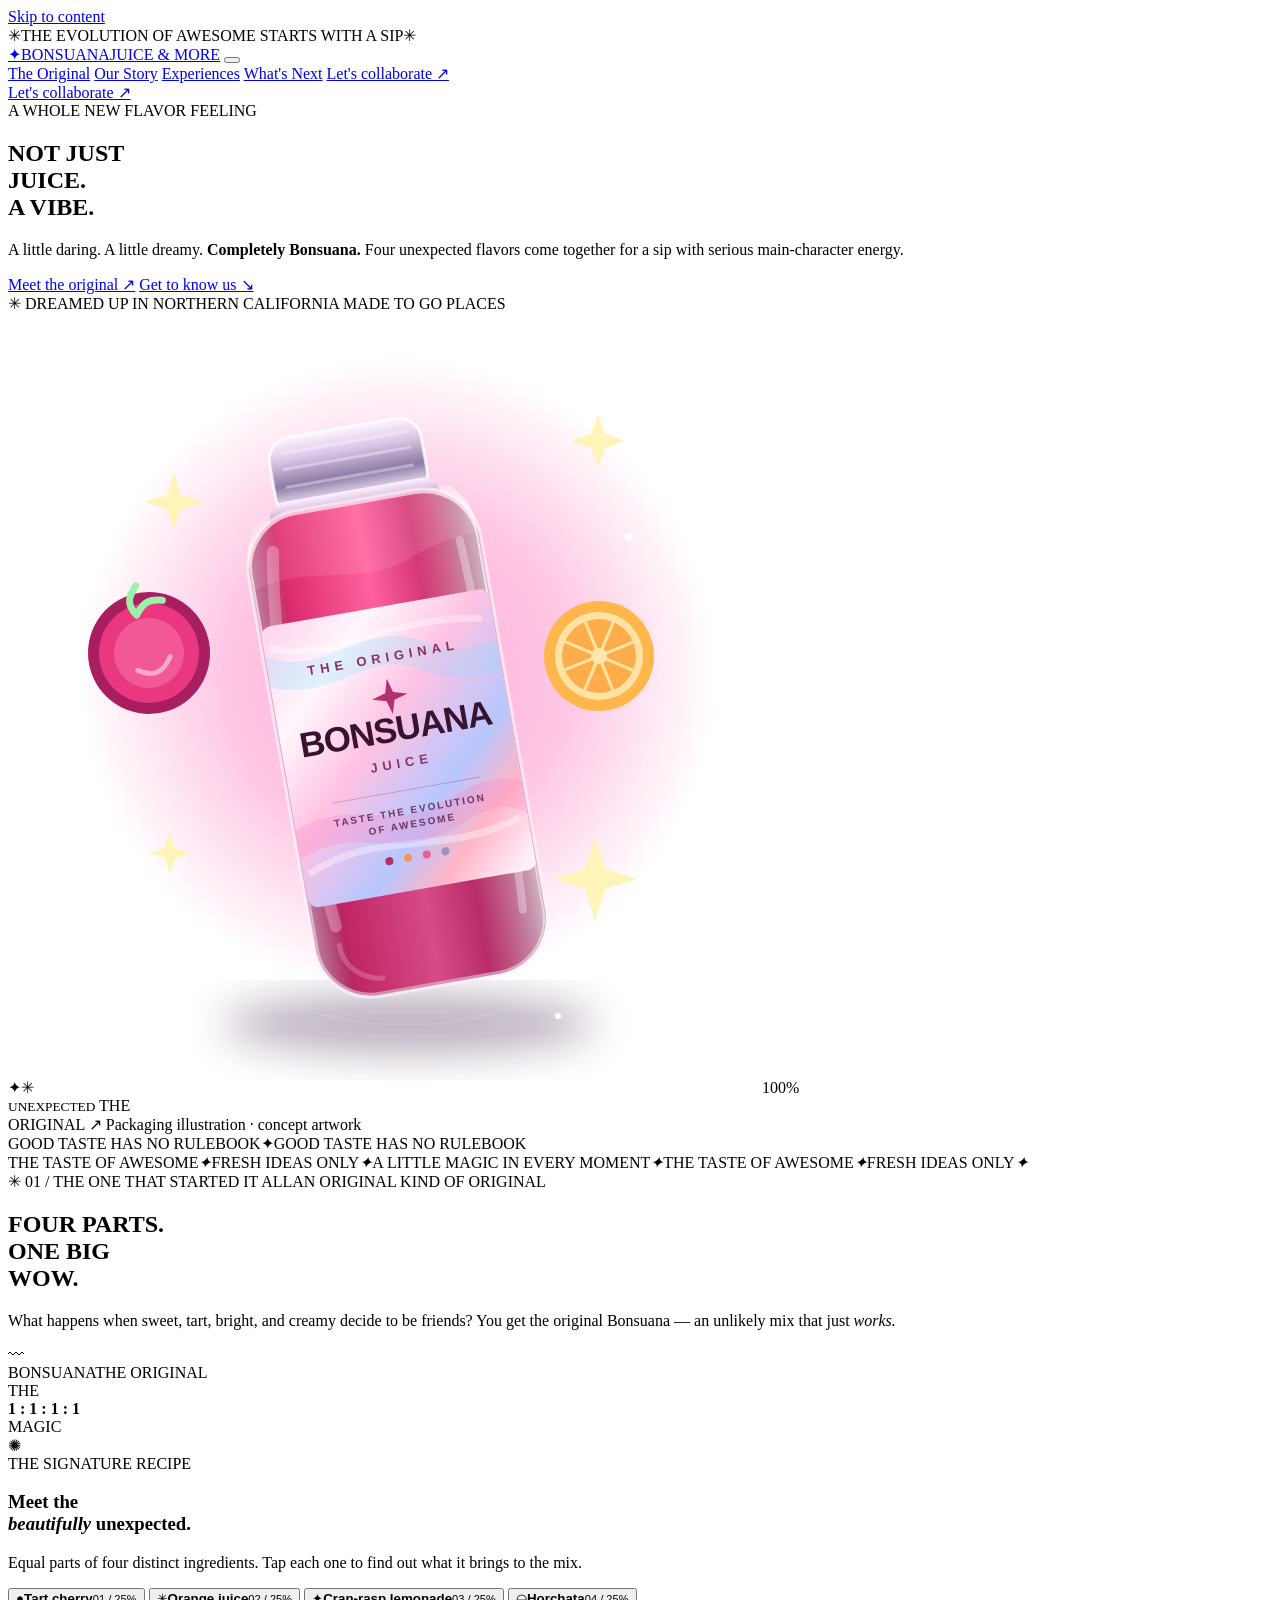
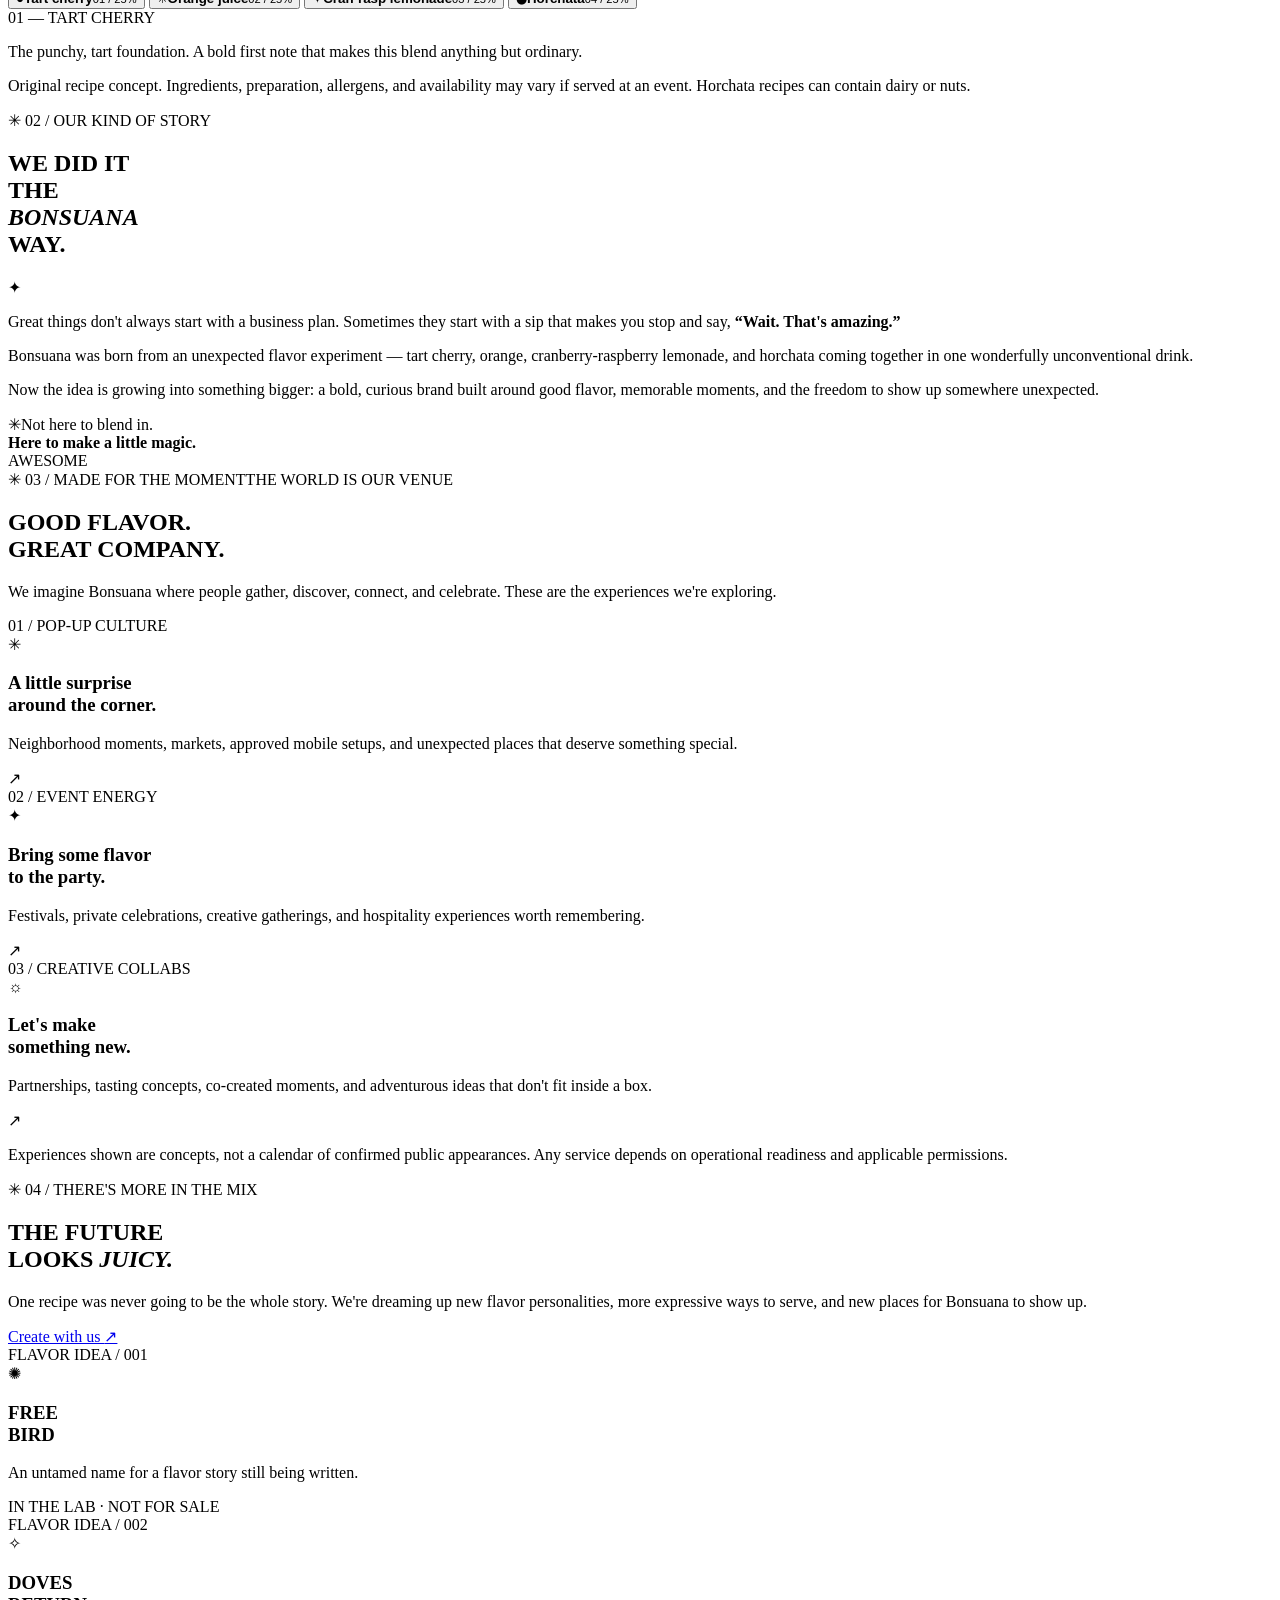
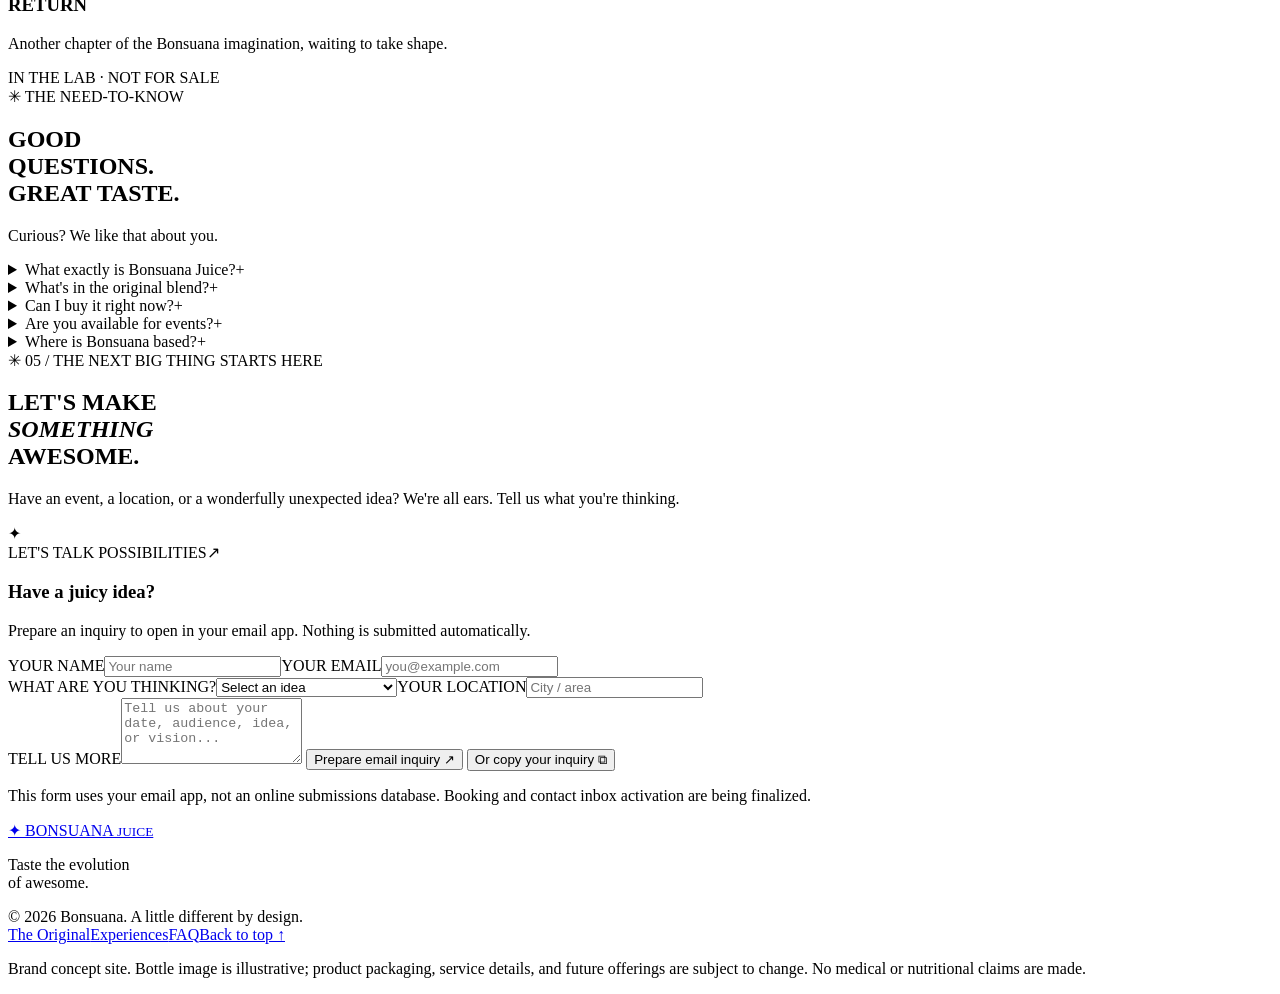
==== index.html @ 445988d0 "Build Bonsuana Juice landing page with original blend, story, experiences and inquiry" ====
<!doctype html>
<html lang="en">
<head>
  <meta charset="utf-8">
  <meta name="viewport" content="width=device-width, initial-scale=1">
  <meta name="theme-color" content="#24102e">
  <meta name="description" content="Meet Bonsuana Juice: a wildly original blend of tart cherry, orange, cranberry-raspberry lemonade, and horchata. Bold flavor, electric personality, and pop-up possibilities.">
  <meta name="color-scheme" content="light">
  <meta property="og:type" content="website">
  <meta property="og:site_name" content="Bonsuana Juice">
  <meta property="og:title" content="Bonsuana Juice — Taste the Evolution of Awesome">
  <meta property="og:description" content="Four unexpected flavors. One unforgettable idea. Discover the original Bonsuana blend and the vision for pop-up experiences.">
  <meta property="og:url" content="https://bonsuana.com/">
  <meta name="twitter:card" content="summary">
  <meta name="twitter:title" content="Bonsuana Juice">
  <meta name="twitter:description" content="Taste the evolution of awesome.">
  <link rel="canonical" href="https://bonsuana.com/">
  <link rel="icon" type="image/svg+xml" href="/assets/favicon.svg">
  <link rel="manifest" href="/site.webmanifest">
  <link rel="preconnect" href="https://fonts.googleapis.com">
  <link rel="preconnect" href="https://fonts.gstatic.com" crossorigin>
  <link href="https://fonts.googleapis.com/css2?family=DM+Sans:wght@400;500;600;700;800&family=Syne:wght@500;600;700;800&display=swap" rel="stylesheet">
  <link rel="stylesheet" href="/styles.css">
  <script src="/app.js" defer></script>
  <script type="application/ld+json">
    {"@context":"https://schema.org","@type":"Brand","name":"Bonsuana Juice","url":"https://bonsuana.com/","description":"A bold juice and pop-up experience concept originating in Northern California.","slogan":"Taste the evolution of awesome"}
  </script>
  <title>Bonsuana Juice — Taste the Evolution of Awesome</title>
</head>
<body id="top">
  <a class="skip-link" href="#main">Skip to content</a>
  <div class="announcement"><span class="announce-star" aria-hidden="true">✳</span><span>THE EVOLUTION OF AWESOME STARTS WITH A SIP</span><span class="announce-star" aria-hidden="true">✳</span></div>

  <header class="site-header" id="site-header">
    <nav class="nav container" aria-label="Main navigation">
      <a class="brand" href="#top" aria-label="Bonsuana Juice — home"><span class="brand-mark" aria-hidden="true">✦</span><span class="brand-type">BONSUANA<span class="brand-sub">JUICE &amp; MORE</span></span></a>
      <button class="menu-toggle" type="button" aria-controls="nav-links" aria-expanded="false" aria-label="Open navigation"><span></span><span></span></button>
      <div class="nav-links" id="nav-links">
        <a href="#the-original">The Original</a>
        <a href="#our-story">Our Story</a>
        <a href="#experiences">Experiences</a>
        <a href="#the-future">What's Next</a>
        <a class="nav-mobile-cta" href="#collaborate">Let's collaborate <span aria-hidden="true">↗</span></a>
      </div>
      <a class="nav-cta button button-dark" href="#collaborate">Let's collaborate <span aria-hidden="true">↗</span></a>
    </nav>
  </header>

  <main id="main">
    <section class="hero" aria-labelledby="hero-title">
      <div class="hero-grain" aria-hidden="true"></div>
      <div class="container hero-inner">
        <div class="hero-copy">
          <div class="eyebrow eyebrow-pill"><span class="status-dot"></span> A WHOLE NEW FLAVOR FEELING</div>
          <h1 id="hero-title">NOT JUST<br><span class="hero-italic">JUICE.</span><br><span class="gradient-text">A VIBE.</span></h1>
          <p class="hero-lead">A little daring. A little dreamy. <strong>Completely Bonsuana.</strong> Four unexpected flavors come together for a sip with serious main-character energy.</p>
          <div class="hero-actions">
            <a class="button button-pink" href="#the-original">Meet the original <span aria-hidden="true">↗</span></a>
            <a class="button button-outline" href="#our-story">Get to know us <span aria-hidden="true">↘</span></a>
          </div>
          <div class="hero-footnote"><span class="mini-sparkle" aria-hidden="true">✳</span> DREAMED UP IN NORTHERN CALIFORNIA <span class="footnote-divider"></span> MADE TO GO PLACES</div>
        </div>
        <div class="hero-art" aria-label="Bonsuana bottle concept artwork">
          <div class="halo halo-one" aria-hidden="true"></div><div class="halo halo-two" aria-hidden="true"></div>
          <span class="hero-spark hero-spark-one" aria-hidden="true">✦</span><span class="hero-spark hero-spark-two" aria-hidden="true">✳</span>
          <img class="hero-bottle" src="/assets/bonsuana-bottle.svg" alt="Concept illustration of a glossy pink Bonsuana Original bottle surrounded by fruit and stars" width="720" height="780" fetchpriority="high">
          <span class="float-tag tag-left">100%<br><small>UNEXPECTED</small></span>
          <span class="float-tag tag-right">THE<br>ORIGINAL <span aria-hidden="true">↗</span></span>
          <span class="concept-caption">Packaging illustration · concept artwork</span>
        </div>
      </div>
      <div class="hero-bottom" aria-hidden="true"><span>GOOD TASTE HAS NO RULEBOOK</span><span>✦</span><span>GOOD TASTE HAS NO RULEBOOK</span></div>
    </section>

    <div class="ribbon" aria-label="Flavor, freedom, fun, and a little bit of magic"><div class="ribbon-track"><span>THE TASTE OF AWESOME</span><i>✦</i><span>FRESH IDEAS ONLY</span><i>✦</i><span>A LITTLE MAGIC IN EVERY MOMENT</span><i>✦</i><span>THE TASTE OF AWESOME</span><i>✦</i><span>FRESH IDEAS ONLY</span><i>✦</i></div></div>

    <section class="section original-section" id="the-original" aria-labelledby="original-title">
      <div class="container">
        <div class="section-topline"><span class="kicker"><span class="kicker-icon">✳</span> 01 / THE ONE THAT STARTED IT ALL</span><span class="side-note">AN ORIGINAL KIND OF ORIGINAL</span></div>
        <div class="section-heading-grid">
          <h2 id="original-title">FOUR PARTS.<br><span class="text-pink">ONE BIG</span><br>WOW.</h2>
          <div class="section-intro"><p>What happens when sweet, tart, bright, and creamy decide to be friends? You get the original Bonsuana — an unlikely mix that just <em>works.</em></p><span class="squiggle" aria-hidden="true">〰</span></div>
        </div>

        <div class="formula-layout">
          <div class="formula-art">
            <div class="formula-orbit orbit-a" aria-hidden="true"></div>
            <div class="formula-orbit orbit-b" aria-hidden="true"></div>
            <div class="formula-cup" aria-hidden="true"><div class="cup-shine"></div><div class="cup-surface"></div><div class="cup-logo">BONSUANA<span>THE ORIGINAL</span></div></div>
            <div class="formula-sticker">THE<br><strong>1 : 1 : 1 : 1</strong><br>MAGIC</div>
            <span class="formula-spark" aria-hidden="true">✺</span>
          </div>
          <div class="formula-info">
            <span class="small-label">THE SIGNATURE RECIPE</span>
            <h3>Meet the<br><em>beautifully</em> unexpected.</h3>
            <p class="formula-description">Equal parts of four distinct ingredients. Tap each one to find out what it brings to the mix.</p>
            <div class="ingredient-grid" role="group" aria-label="Explore the four ingredients">
              <button class="ingredient active" type="button" data-ingredient="0" aria-pressed="true"><span class="ingredient-icon cherry">●</span><span><strong>Tart cherry</strong><small>01 / 25%</small></span></button>
              <button class="ingredient" type="button" data-ingredient="1" aria-pressed="false"><span class="ingredient-icon orange">✳</span><span><strong>Orange juice</strong><small>02 / 25%</small></span></button>
              <button class="ingredient" type="button" data-ingredient="2" aria-pressed="false"><span class="ingredient-icon berry">✦</span><span><strong>Cran-rasp lemonade</strong><small>03 / 25%</small></span></button>
              <button class="ingredient" type="button" data-ingredient="3" aria-pressed="false"><span class="ingredient-icon horchata">◒</span><span><strong>Horchata</strong><small>04 / 25%</small></span></button>
            </div>
            <div class="ingredient-readout" aria-live="polite"><span id="ingredient-readout-number">01 — TART CHERRY</span><p id="ingredient-readout">The punchy, tart foundation. A bold first note that makes this blend anything but ordinary.</p></div>
            <p class="fine-print">Original recipe concept. Ingredients, preparation, allergens, and availability may vary if served at an event. Horchata recipes can contain dairy or nuts.</p>
          </div>
        </div>
      </div>
    </section>

    <section class="story-section" id="our-story" aria-labelledby="story-title">
      <div class="container story-grid">
        <div class="story-left"><span class="kicker kicker-light"><span class="kicker-icon">✳</span> 02 / OUR KIND OF STORY</span><h2 id="story-title">WE DID IT<br><span>THE</span><br><em>BONSUANA</em><br>WAY.</h2><span class="story-stamp" aria-hidden="true">✦</span></div>
        <div class="story-right"><p class="story-lead">Great things don't always start with a business plan. Sometimes they start with a sip that makes you stop and say, <strong>“Wait. That's amazing.”</strong></p><p>Bonsuana was born from an unexpected flavor experiment — tart cherry, orange, cranberry-raspberry lemonade, and horchata coming together in one wonderfully unconventional drink.</p><p>Now the idea is growing into something bigger: a bold, curious brand built around good flavor, memorable moments, and the freedom to show up somewhere unexpected.</p><div class="story-signature"><span class="signature-icon">✳</span><span>Not here to blend in.<br><strong>Here to make a little magic.</strong></span></div></div>
      </div>
      <div class="story-bg-word" aria-hidden="true">AWESOME</div>
    </section>

    <section class="section experience-section" id="experiences" aria-labelledby="experiences-title">
      <div class="container">
        <div class="section-topline"><span class="kicker"><span class="kicker-icon">✳</span> 03 / MADE FOR THE MOMENT</span><span class="side-note">THE WORLD IS OUR VENUE</span></div>
        <div class="experience-header"><h2 id="experiences-title">GOOD FLAVOR.<br><span class="text-pink">GREAT COMPANY.</span></h2><p>We imagine Bonsuana where people gather, discover, connect, and celebrate. These are the experiences we're exploring.</p></div>
        <div class="experience-cards">
          <article class="experience-card experience-card-pink"><span class="card-index">01 / POP-UP CULTURE</span><div class="card-big-icon" aria-hidden="true">✳</div><div><h3>A little surprise<br>around the corner.</h3><p>Neighborhood moments, markets, approved mobile setups, and unexpected places that deserve something special.</p></div><span class="card-arrow" aria-hidden="true">↗</span></article>
          <article class="experience-card experience-card-blue"><span class="card-index">02 / EVENT ENERGY</span><div class="card-big-icon" aria-hidden="true">✦</div><div><h3>Bring some flavor<br>to the party.</h3><p>Festivals, private celebrations, creative gatherings, and hospitality experiences worth remembering.</p></div><span class="card-arrow" aria-hidden="true">↗</span></article>
          <article class="experience-card experience-card-yellow"><span class="card-index">03 / CREATIVE COLLABS</span><div class="card-big-icon" aria-hidden="true">☼</div><div><h3>Let's make<br>something new.</h3><p>Partnerships, tasting concepts, co-created moments, and adventurous ideas that don't fit inside a box.</p></div><span class="card-arrow" aria-hidden="true">↗</span></article>
        </div>
        <p class="experience-note">Experiences shown are concepts, not a calendar of confirmed public appearances. Any service depends on operational readiness and applicable permissions.</p>
      </div>
    </section>

    <section class="future-section" id="the-future" aria-labelledby="future-title">
      <div class="future-noise" aria-hidden="true"></div>
      <div class="container future-grid">
        <div class="future-copy"><span class="kicker kicker-light"><span class="kicker-icon">✳</span> 04 / THERE'S MORE IN THE MIX</span><h2 id="future-title">THE FUTURE<br>LOOKS <em>JUICY.</em></h2><p>One recipe was never going to be the whole story. We're dreaming up new flavor personalities, more expressive ways to serve, and new places for Bonsuana to show up.</p><a class="button button-white" href="#collaborate">Create with us <span aria-hidden="true">↗</span></a></div>
        <div class="future-cards">
          <article class="future-card future-one"><span class="future-mini">FLAVOR IDEA / 001</span><div class="future-symbol" aria-hidden="true">✺</div><h3>FREE<br>BIRD</h3><p>An untamed name for a flavor story still being written.</p><span class="future-status">IN THE LAB · NOT FOR SALE</span></article>
          <article class="future-card future-two"><span class="future-mini">FLAVOR IDEA / 002</span><div class="future-symbol" aria-hidden="true">✧</div><h3>DOVES<br>RETURN</h3><p>Another chapter of the Bonsuana imagination, waiting to take shape.</p><span class="future-status">IN THE LAB · NOT FOR SALE</span></article>
        </div>
      </div>
    </section>

    <section class="section faq-section" id="faq" aria-labelledby="faq-title">
      <div class="container faq-grid">
        <div><span class="kicker"><span class="kicker-icon">✳</span> THE NEED-TO-KNOW</span><h2 id="faq-title">GOOD<br>QUESTIONS.<br><span class="text-pink">GREAT TASTE.</span></h2><p class="faq-aside">Curious? We like that about you.</p></div>
        <div class="faq-list">
          <details><summary>What exactly is Bonsuana Juice?<span aria-hidden="true">+</span></summary><p>A beverage and experiential brand concept centered on an original four-part drink and the creative experiences we hope to build around it.</p></details>
          <details><summary>What's in the original blend?<span aria-hidden="true">+</span></summary><p>Equal parts tart cherry juice, orange juice, cranberry-raspberry lemonade, and horchata. Preparation and ingredients may be adjusted for service; always ask about allergens.</p></details>
          <details><summary>Can I buy it right now?<span aria-hidden="true">+</span></summary><p>We're developing the brand and exploring pop-ups and partnerships. No retail products, service dates, or ordering are being advertised on this site yet.</p></details>
          <details><summary>Are you available for events?<span aria-hidden="true">+</span></summary><p>We're interested in conversations about future pop-ups, hospitality, tastings, and collaborations. Any event arrangement would depend on timing, permitting, and operational readiness.</p></details>
          <details><summary>Where is Bonsuana based?<span aria-hidden="true">+</span></summary><p>The idea has Northern California roots, with a mobile, wherever-the-moment-takes-us outlook.</p></details>
        </div>
      </div>
    </section>

    <section class="contact-section" id="collaborate" aria-labelledby="contact-title">
      <div class="container contact-grid">
        <div class="contact-copy"><span class="kicker kicker-light"><span class="kicker-icon">✳</span> 05 / THE NEXT BIG THING STARTS HERE</span><h2 id="contact-title">LET'S MAKE<br><em>SOMETHING</em><br>AWESOME.</h2><p>Have an event, a location, or a wonderfully unexpected idea? We're all ears. Tell us what you're thinking.</p><div class="contact-decoration" aria-hidden="true">✦</div></div>
        <div class="contact-panel">
          <div class="panel-top"><span class="small-label">LET'S TALK POSSIBILITIES</span><span aria-hidden="true">↗</span></div>
          <h3>Have a juicy idea?</h3>
          <p>Prepare an inquiry to open in your email app. Nothing is submitted automatically.</p>
          <form id="inquiry-form">
            <div class="field-row"><label>YOUR NAME<input type="text" id="contact-name" name="name" autocomplete="name" maxlength="100" placeholder="Your name" required></label><label>YOUR EMAIL<input type="email" id="contact-email" name="email" autocomplete="email" maxlength="150" placeholder="you@example.com" required></label></div>
            <div class="field-row"><label>WHAT ARE YOU THINKING?<select id="contact-type" name="type" required><option value="">Select an idea</option><option>Event or private gathering</option><option>Pop-up or vending location</option><option>Brand collaboration</option><option>Wholesale or distribution</option><option>Something else entirely</option></select></label><label>YOUR LOCATION<input type="text" id="contact-location" name="location" maxlength="140" placeholder="City / area" required></label></div>
            <label>TELL US MORE<textarea id="contact-message" name="message" maxlength="2000" rows="4" placeholder="Tell us about your date, audience, idea, or vision..." required></textarea></label>
            <button class="button button-form" type="submit">Prepare email inquiry <span aria-hidden="true">↗</span></button>
            <button class="copy-inquiry" id="copy-inquiry" type="button">Or copy your inquiry <span aria-hidden="true">⧉</span></button>
            <p class="form-status" id="form-status" role="status" aria-live="polite"></p>
          </form>
          <p class="contact-disclaimer">This form uses your email app, not an online submissions database. Booking and contact inbox activation are being finalized.</p>
        </div>
      </div>
    </section>
  </main>

  <footer class="footer">
    <div class="container">
      <div class="footer-top"><a class="footer-brand" href="#top"><span aria-hidden="true">✦</span> BONSUANA <small>JUICE</small></a><p>Taste the evolution<br>of awesome.</p></div>
      <div class="footer-bottom"><span>© <span id="year">2026</span> Bonsuana. A little different by design.</span><div class="footer-links"><a href="#the-original">The Original</a><a href="#experiences">Experiences</a><a href="#faq">FAQ</a><a href="#top">Back to top ↑</a></div></div>
      <p class="footer-legal">Brand concept site. Bottle image is illustrative; product packaging, service details, and future offerings are subject to change. No medical or nutritional claims are made.</p>
    </div>
  </footer>
</body>
</html>
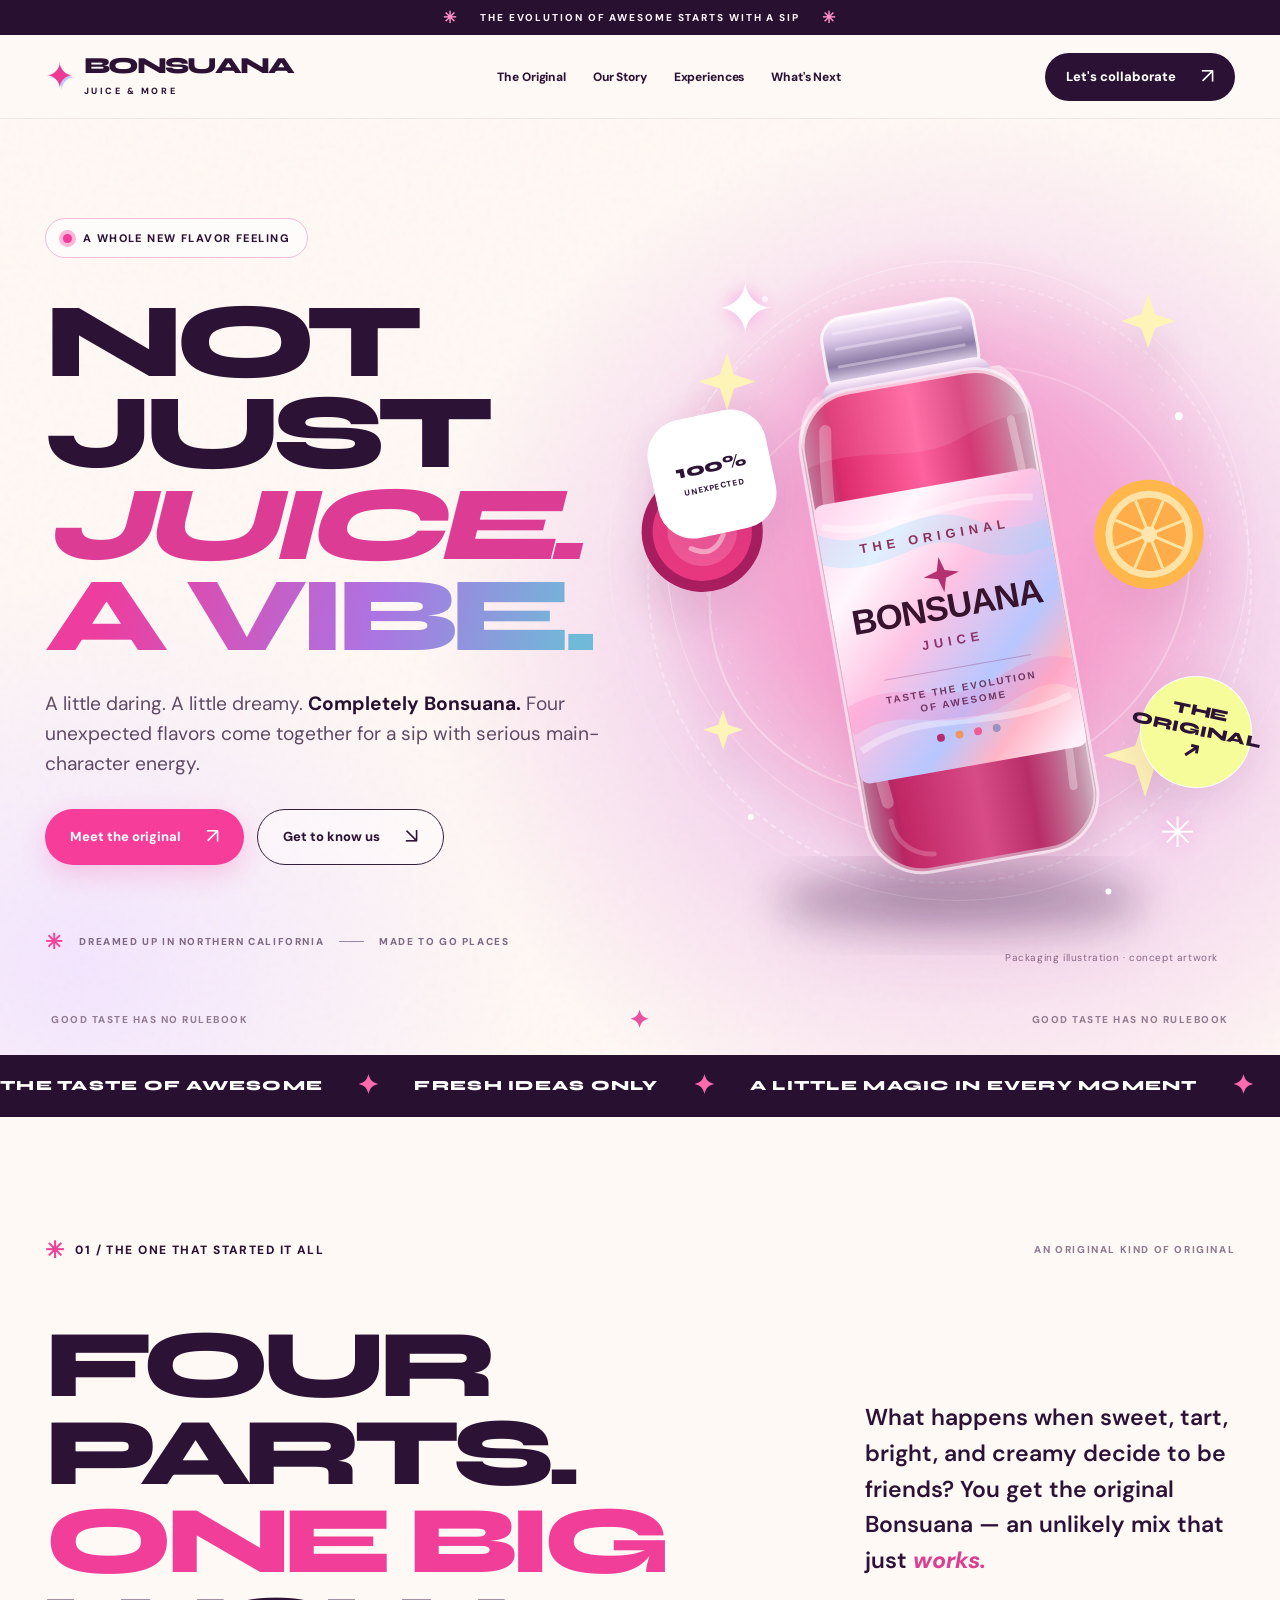
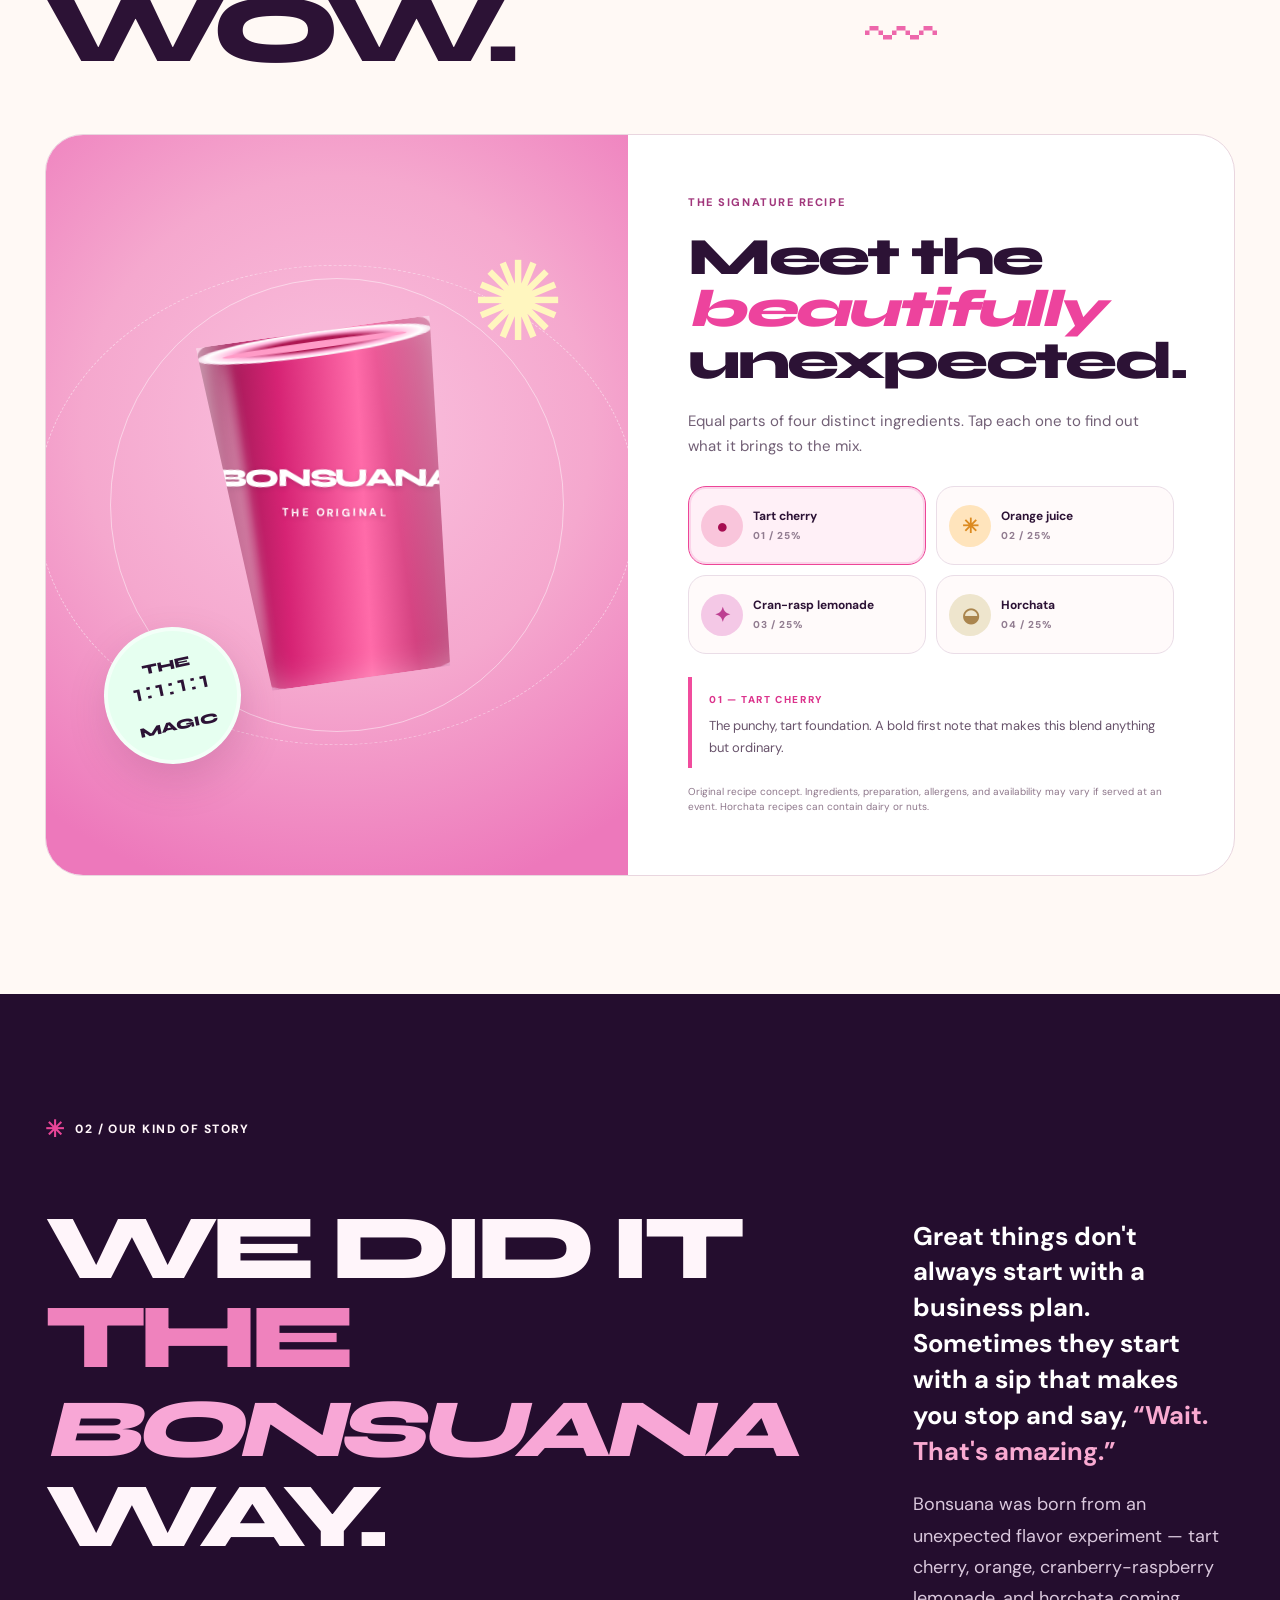
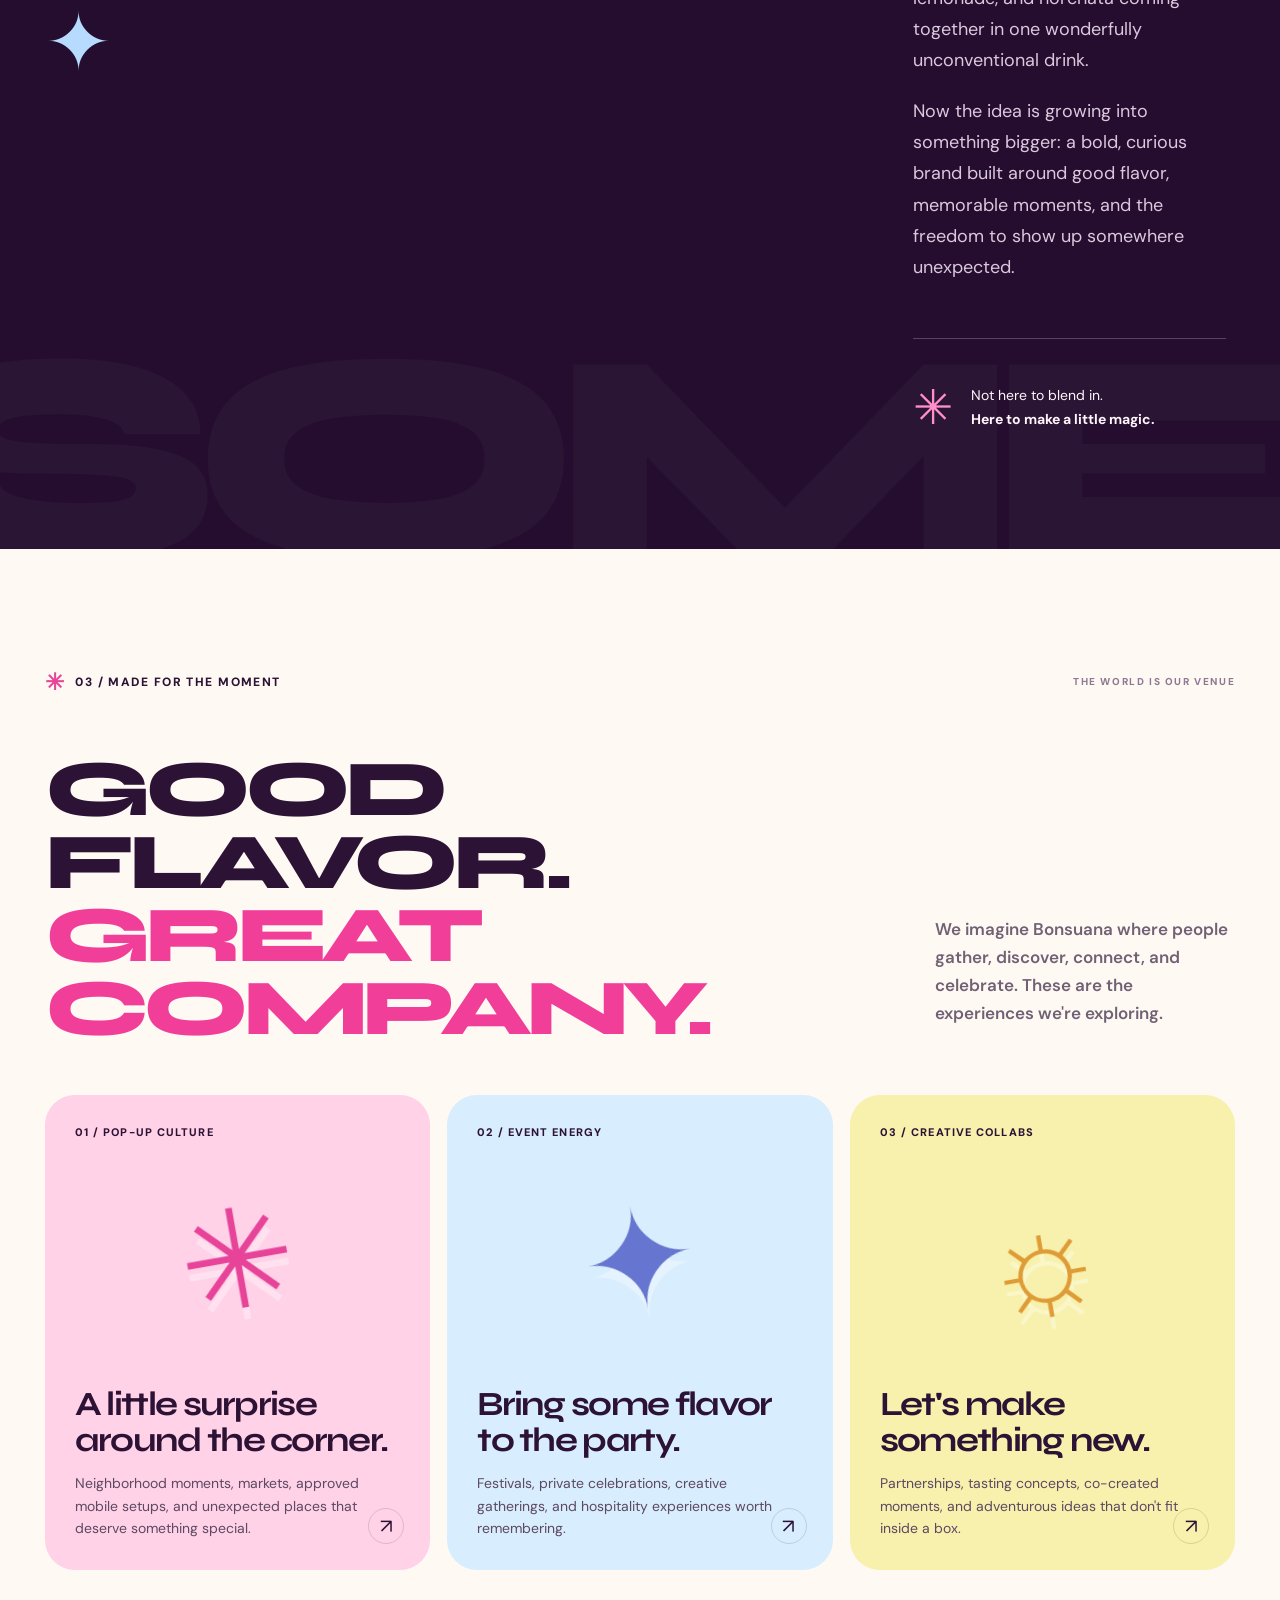
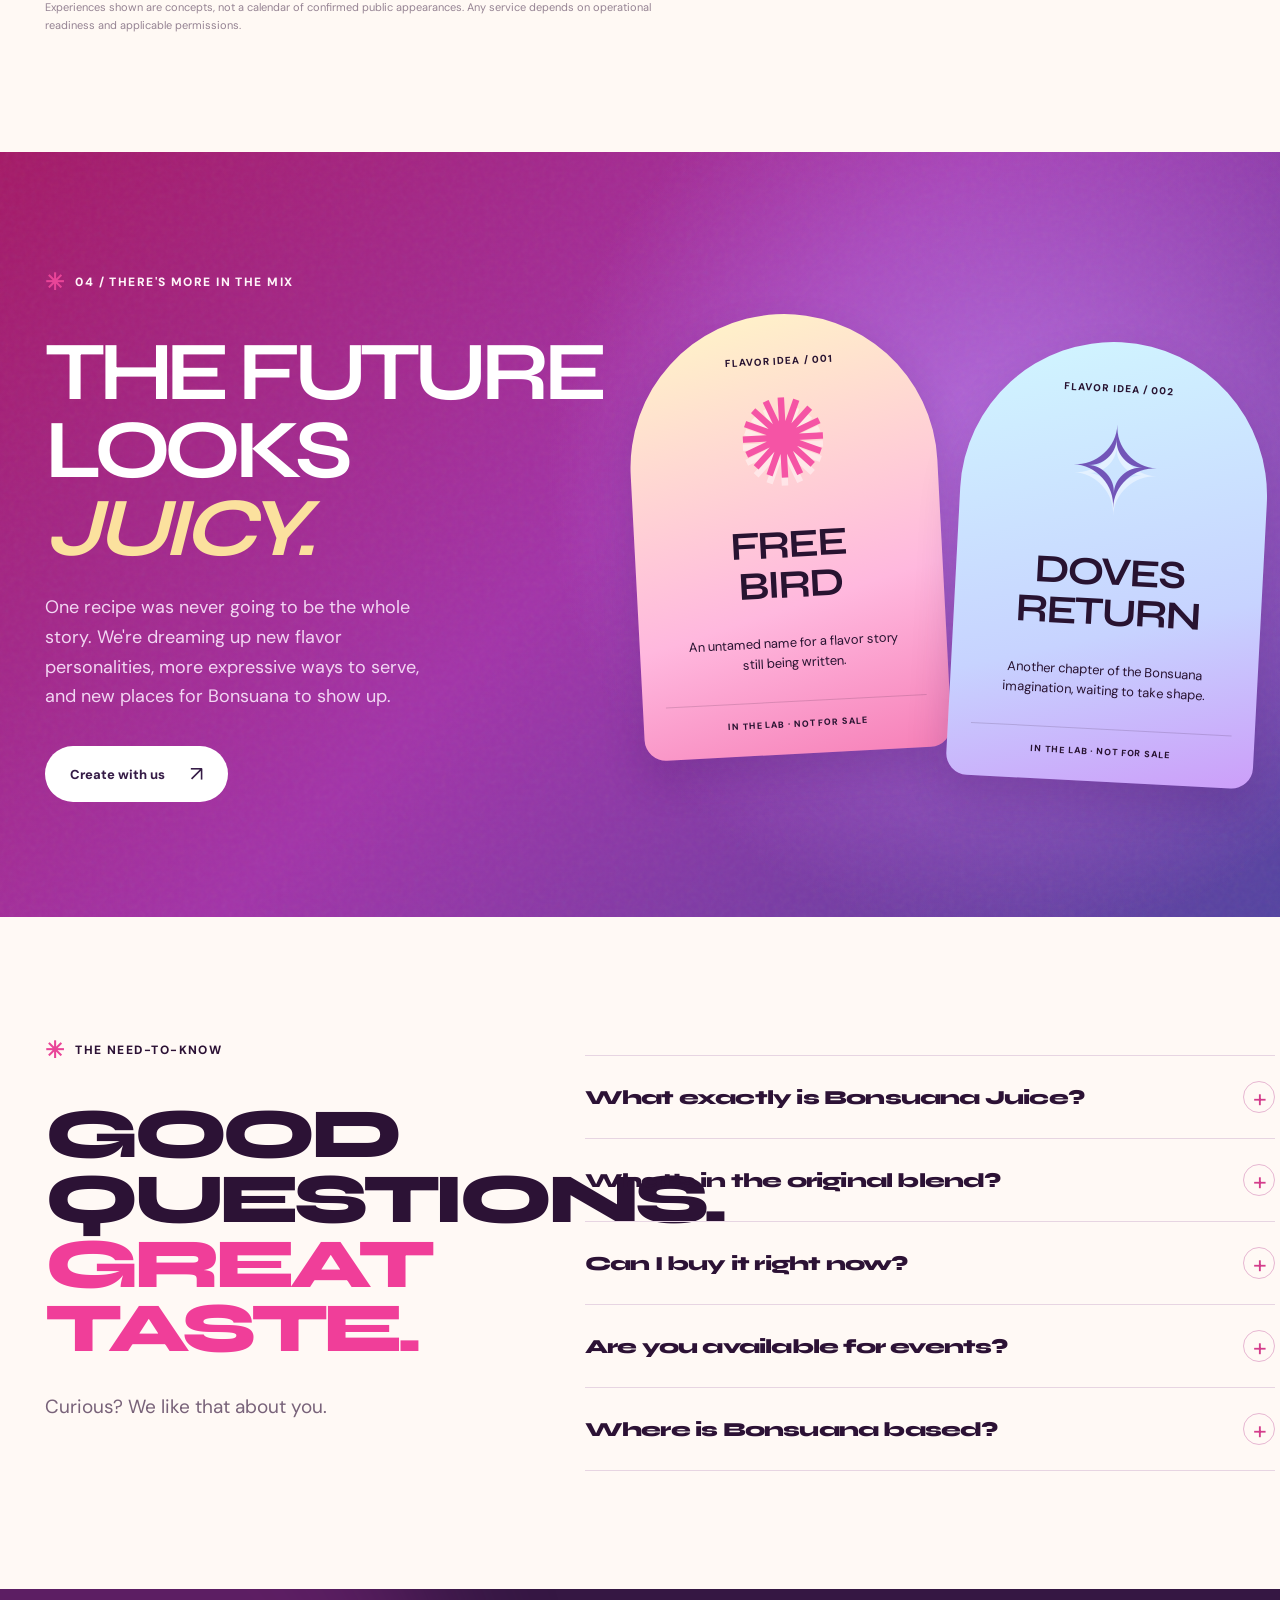
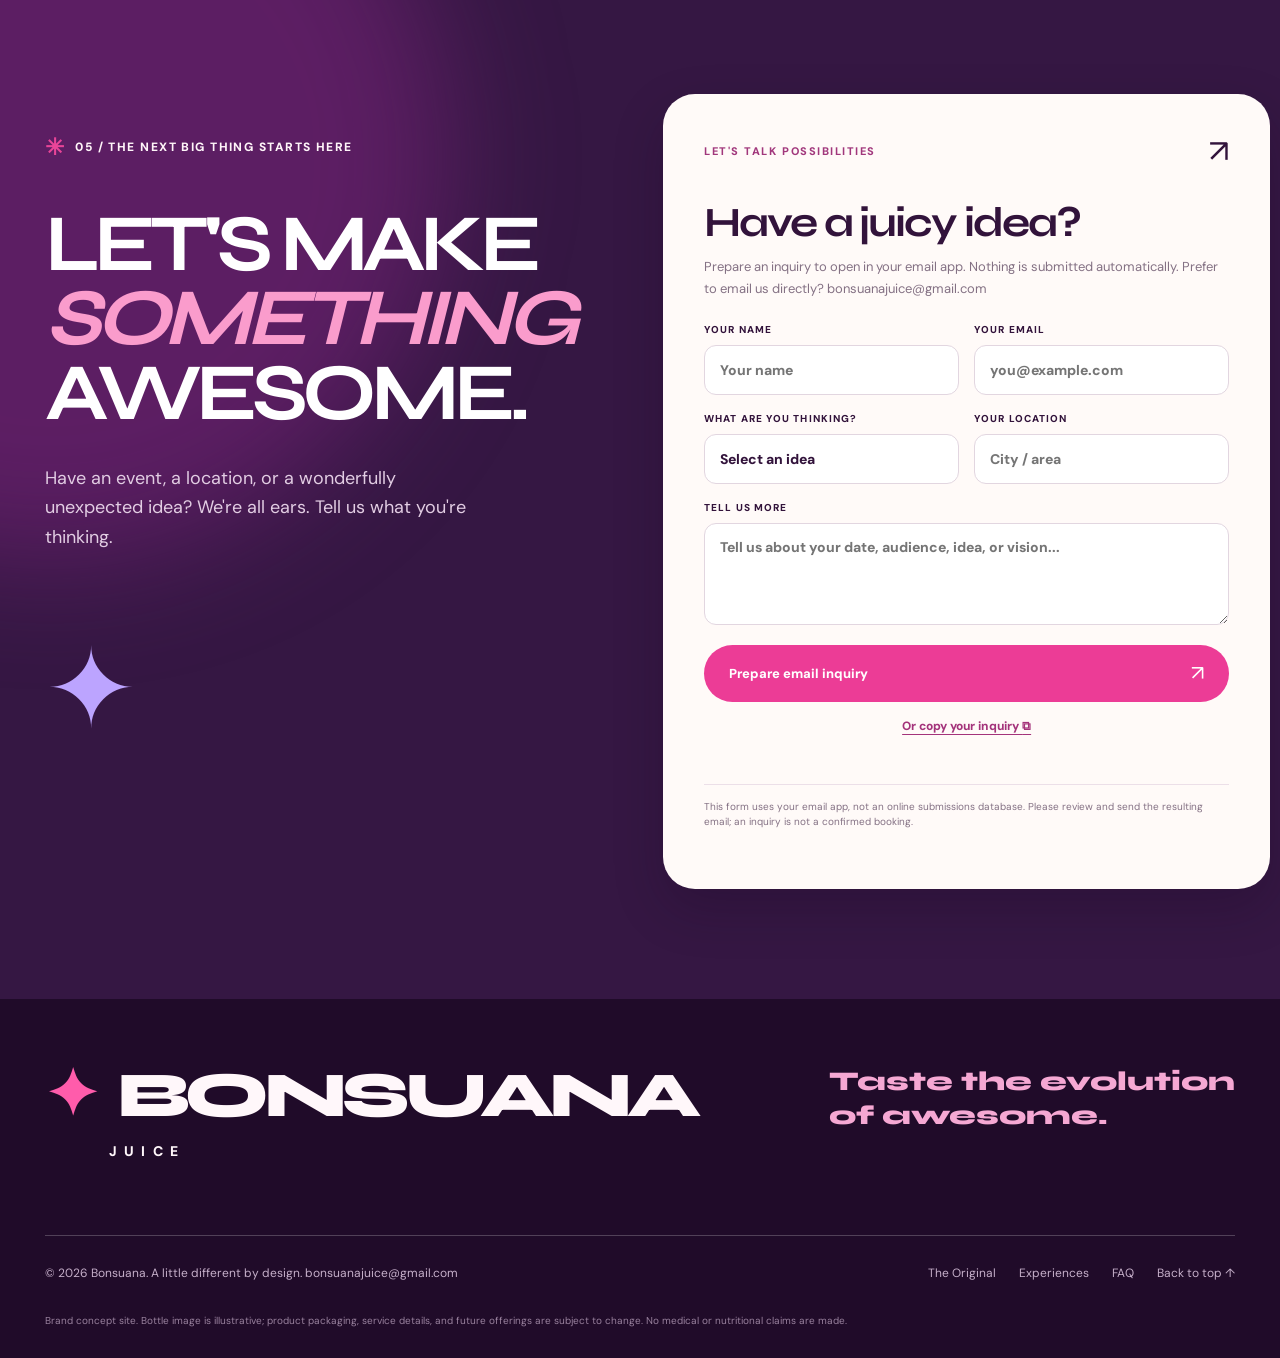
==== commit 2bb2eda5: "Publish Bonsuana Gmail address on contact section" ====
--- a/index.html
+++ b/index.html
@@ -158,7 +158,7 @@
         <div class="contact-panel">
           <div class="panel-top"><span class="small-label">LET'S TALK POSSIBILITIES</span><span aria-hidden="true">↗</span></div>
           <h3>Have a juicy idea?</h3>
-          <p>Prepare an inquiry to open in your email app. Nothing is submitted automatically.</p>
+          <p>Prepare an inquiry to open in your email app. Nothing is submitted automatically. Prefer to email us directly? <a href="mailto:bonsuanajuice@gmail.com">bonsuanajuice@gmail.com</a></p>
           <form id="inquiry-form">
             <div class="field-row"><label>YOUR NAME<input type="text" id="contact-name" name="name" autocomplete="name" maxlength="100" placeholder="Your name" required></label><label>YOUR EMAIL<input type="email" id="contact-email" name="email" autocomplete="email" maxlength="150" placeholder="you@example.com" required></label></div>
             <div class="field-row"><label>WHAT ARE YOU THINKING?<select id="contact-type" name="type" required><option value="">Select an idea</option><option>Event or private gathering</option><option>Pop-up or vending location</option><option>Brand collaboration</option><option>Wholesale or distribution</option><option>Something else entirely</option></select></label><label>YOUR LOCATION<input type="text" id="contact-location" name="location" maxlength="140" placeholder="City / area" required></label></div>
@@ -167,7 +167,7 @@
             <button class="copy-inquiry" id="copy-inquiry" type="button">Or copy your inquiry <span aria-hidden="true">⧉</span></button>
             <p class="form-status" id="form-status" role="status" aria-live="polite"></p>
           </form>
-          <p class="contact-disclaimer">This form uses your email app, not an online submissions database. Booking and contact inbox activation are being finalized.</p>
+          <p class="contact-disclaimer">This form uses your email app, not an online submissions database. Please review and send the resulting email; an inquiry is not a confirmed booking.</p>
         </div>
       </div>
     </section>
@@ -176,7 +176,7 @@
   <footer class="footer">
     <div class="container">
       <div class="footer-top"><a class="footer-brand" href="#top"><span aria-hidden="true">✦</span> BONSUANA <small>JUICE</small></a><p>Taste the evolution<br>of awesome.</p></div>
-      <div class="footer-bottom"><span>© <span id="year">2026</span> Bonsuana. A little different by design.</span><div class="footer-links"><a href="#the-original">The Original</a><a href="#experiences">Experiences</a><a href="#faq">FAQ</a><a href="#top">Back to top ↑</a></div></div>
+      <div class="footer-bottom"><span>© <span id="year">2026</span> Bonsuana. A little different by design. <a href="mailto:bonsuanajuice@gmail.com">bonsuanajuice@gmail.com</a></span><div class="footer-links"><a href="#the-original">The Original</a><a href="#experiences">Experiences</a><a href="#faq">FAQ</a><a href="#top">Back to top ↑</a></div></div>
       <p class="footer-legal">Brand concept site. Bottle image is illustrative; product packaging, service details, and future offerings are subject to change. No medical or nutritional claims are made.</p>
     </div>
   </footer>
--- a/styles.css
+++ b/styles.css
@@ -0,0 +1,17 @@
+:root{--ink:#2c1235;--ink-deep:#1d0928;--pink:#ff62b0;--hot:#f23791;--blush:#ffe5f0;--cream:#fff9f5;--lav:#c8c0ff;--blue:#c7f0ff;--mint:#c9f6e2;--yellow:#fff29b;--line:rgba(44,18,53,.15);--radius:28px;--heading:"Syne",Impact,Arial,sans-serif;--body:"DM Sans",Arial,sans-serif}
+*{box-sizing:border-box}html{scroll-behavior:smooth;scroll-padding-top:94px}body{margin:0;background:var(--cream);color:var(--ink);font-family:var(--body);-webkit-font-smoothing:antialiased}button,input,select,textarea{font:inherit}a{color:inherit;text-decoration:none}button{cursor:pointer}img{max-width:100%;display:block}::selection{background:#ff7ac1;color:#24102e}p{line-height:1.65}h1,h2,h3,p{margin-top:0}h1,h2,h3{font-family:var(--heading)}h1,h2{letter-spacing:-.075em}h3{letter-spacing:-.05em}section{position:relative}a:focus-visible,button:focus-visible,input:focus-visible,textarea:focus-visible,select:focus-visible,summary:focus-visible{outline:3px solid #249cdf;outline-offset:4px}.container{width:min(100% - 7vw,1320px);margin-inline:auto}.skip-link{position:fixed;z-index:100;top:-100px;left:15px;padding:12px 20px;background:#fff;color:#111}.skip-link:focus{top:10px}.announcement{display:flex;align-items:center;justify-content:center;gap:22px;min-height:35px;padding:7px 16px;background:#281031;color:#fff5ff;text-align:center;font-size:10px;font-weight:800;letter-spacing:.19em}.announce-star{color:#ff90c9;font-size:16px}
+.site-header{position:sticky;top:0;z-index:50;background:rgba(255,249,245,.92);backdrop-filter:blur(22px);-webkit-backdrop-filter:blur(22px);border-bottom:1px solid rgba(53,21,61,.08)}.nav{height:83px;display:flex;align-items:center;justify-content:space-between;gap:26px}.brand{display:flex;align-items:center;gap:10px;flex-shrink:0}.brand-mark{font-size:35px;color:#ec3a96;line-height:1;text-shadow:2px 2px 0 #c1c8ff}.brand-type{font-family:var(--heading);font-size:23px;font-weight:800;line-height:.9;letter-spacing:-.08em}.brand-sub{display:block;font:800 9px var(--body);letter-spacing:.28em;margin-top:8px}.nav-links{display:flex;align-items:center;gap:clamp(15px,2.1vw,35px)}.nav-links a{font-weight:800;font-size:12px;letter-spacing:-.01em;transition:color .2s}.nav-links a:hover{color:#dd2b8b}.button{display:inline-flex;justify-content:space-between;align-items:center;gap:25px;border:0;min-height:56px;padding:0 25px;font-size:13px;font-weight:800;border-radius:100px;transition:transform .22s,background .22s,box-shadow .22s;white-space:nowrap}.button:hover{transform:translateY(-3px)}.button span{font-size:21px;line-height:1;font-weight:400}.button-dark{background:#2b1235;color:#fff;min-height:48px;padding:0 21px}.button-dark:hover{background:#50305c}.menu-toggle,.nav-mobile-cta{display:none}
+.hero{overflow:hidden;isolation:isolate;background:radial-gradient(ellipse 55% 72% at 76% 56%,#fcbddc 0%,#f5d5ee 38%,transparent 78%),radial-gradient(ellipse 44% 52% at 6% 90%,#f3e5ff,transparent 79%),#fff8f4}.hero-grain,.future-noise{position:absolute;inset:0;pointer-events:none;opacity:.13;background-image:url("data:image/svg+xml,%3Csvg viewBox='0 0 180 180' xmlns='http://www.w3.org/2000/svg'%3E%3Cfilter id='n'%3E%3CfeTurbulence type='fractalNoise' baseFrequency='.78' numOctaves='3' stitchTiles='stitch'/%3E%3C/filter%3E%3Crect width='100%25' height='100%25' filter='url(%23n)' opacity='.3'/%3E%3C/svg%3E")}.hero-inner{min-height:735px;display:grid;grid-template-columns:52% 48%;align-items:center;position:relative;padding-block:64px 75px}.hero-copy{z-index:3;padding:35px 0 24px}.eyebrow{font-size:11px;font-weight:800;letter-spacing:.13em}.eyebrow-pill{display:inline-flex;align-items:center;gap:11px;padding:12px 17px;border-radius:40px;border:1px solid #eebcd6;background:rgba(255,255,255,.62)}.status-dot{width:9px;height:9px;border-radius:50%;background:#f23b9b;box-shadow:0 0 0 4px #ffb6d7}.hero h1{font-size:clamp(77px,8.3vw,140px);line-height:.86;margin:38px 0 28px;font-weight:800}.hero-italic{font-style:italic;color:#dd3c95;letter-spacing:-.09em}.gradient-text{background:linear-gradient(105deg,#ed3d9e 12%,#ac74e2 60%,#70b9d8 95%);-webkit-background-clip:text;background-clip:text;color:transparent}.hero-lead{font-size:clamp(17px,1.5vw,21px);max-width:555px;color:#5f4a65;line-height:1.55}.hero-lead strong{color:#281031}.hero-actions{display:flex;align-items:center;flex-wrap:wrap;gap:13px;margin:30px 0 63px}.button-pink{background:#f63d9a;color:#fff;box-shadow:0 9px 27px #f63d9a38}.button-pink:hover{background:#dc2c84;box-shadow:0 13px 36px #f63d9a52}.button-outline{border:1.4px solid #322039;background:rgba(255,255,255,.38)}.button-outline:hover{background:#fff}.hero-footnote{font-size:10px;letter-spacing:.16em;font-weight:800;color:#7f6982;display:flex;align-items:center;gap:15px}.mini-sparkle{font-size:21px;color:#f3429a}.footnote-divider{width:25px;height:1px;background:#9d86a1}.hero-art{position:relative;align-self:stretch;display:flex;align-items:center;justify-content:center;min-height:650px}.hero-bottle{position:relative;z-index:2;width:min(125%,720px);max-width:none;animation:float 5.5s ease-in-out infinite;filter:drop-shadow(0 30px 20px rgba(92,24,72,.13))}.halo{position:absolute;width:66%;aspect-ratio:1;border:2px solid #fff9;border-radius:50%;z-index:0}.halo-one{width:86%;transform:rotate(-22deg) scaleY(.86)}.halo-two{width:106%;border-style:dashed;opacity:.6}.hero-spark{position:absolute;color:#fff;z-index:4;text-shadow:0 0 18px #f7a2df}.hero-spark-one{font-size:72px;top:10%;left:9%;animation:twinkle 5s ease-in-out infinite}.hero-spark-two{font-size:42px;bottom:15%;right:7%;animation:twinkle 4s ease-in-out infinite 1s}.float-tag{position:absolute;z-index:5;display:grid;place-content:center;text-align:center;background:#fff;color:var(--ink);font:800 18px/1 var(--heading);border:1px solid #fff;box-shadow:0 12px 40px #772f6e22}.float-tag small{font:800 8px var(--body);letter-spacing:.09em;margin-top:7px}.tag-left{width:120px;height:120px;left:-2%;top:29%;transform:rotate(-12deg);border-radius:36px}.tag-right{width:112px;height:112px;right:-3%;bottom:24%;background:#f7fc9b;transform:rotate(12deg);border-radius:100px;font-size:16px;line-height:1.15}.tag-right span{font-size:20px}.concept-caption{position:absolute;right:3%;bottom:2%;z-index:4;font-size:10px;color:#896485;letter-spacing:.06em}.hero-bottom{position:absolute;left:0;right:0;bottom:0;display:flex;justify-content:space-between;align-items:center;gap:25px;white-space:nowrap;padding:20px 4%;font-weight:800;font-size:10px;letter-spacing:.15em;color:#937c91}.hero-bottom span:nth-child(2){font-size:24px;color:#e752a2}.ribbon{overflow:hidden;background:#281031;color:#fff;min-height:62px;display:flex;align-items:center}.ribbon-track{display:flex;align-items:center;gap:34px;white-space:nowrap;width:max-content;animation:marquee 27s linear infinite;font:800 14px var(--heading);letter-spacing:.09em}.ribbon-track i{font-style:normal;color:#fc69ad;font-size:26px}
+.section{padding-block:118px}.section-topline{display:flex;align-items:center;justify-content:space-between;gap:20px;margin-bottom:56px}.kicker{font-size:12px;font-weight:800;letter-spacing:.12em;display:inline-flex;align-items:center;gap:10px}.kicker-icon{font-size:23px;color:#e94598}.side-note{font-size:10px;font-weight:800;letter-spacing:.16em;color:#8e7992}.section-heading-grid{display:grid;grid-template-columns:62% 38%;gap:20px;align-items:end;margin-bottom:60px}.section-heading-grid h2,.experience-header h2,.faq-grid h2{font-size:clamp(66px,7.5vw,118px);line-height:.92;margin:0;font-weight:800}.text-pink{color:#f03e99}.section-intro{max-width:390px;margin-left:auto}.section-intro p{font-size:clamp(18px,1.8vw,24px);font-weight:600;line-height:1.55}.section-intro em{font-weight:800;color:#dc3f90}.squiggle{font-size:72px;line-height:1;color:#ed67ab}
+.formula-layout{display:grid;grid-template-columns:49% 51%;min-height:620px;border:1px solid #e9d6df;border-radius:38px;overflow:hidden;background:#fff}.formula-art{position:relative;min-height:610px;display:flex;align-items:center;justify-content:center;overflow:hidden;background:radial-gradient(circle at 50% 40%,#fac2df,#f5a8ce 48%,#ed78bb 90%)}.formula-orbit{position:absolute;width:78%;aspect-ratio:1;border:1px solid #fff7;border-radius:50%}.orbit-b{width:103%;border-style:dashed;transform:scaleY(.8) rotate(30deg)}.formula-cup{position:relative;width:236px;height:350px;transform:rotate(-8deg);clip-path:polygon(0 0,100% 0,88% 100%,12% 100%);border-radius:12px 12px 47px 47px;background:linear-gradient(95deg,#841546,#d62374 30%,#ff6ba9 60%,#aa1b5a 93%);box-shadow:inset 12px 0 30px #ffffff4d;filter:drop-shadow(12px 30px 20px #a82a794a)}.formula-cup:before{content:"";position:absolute;top:0;left:0;right:0;height:25px;border-radius:50%;background:radial-gradient(ellipse,#ae1752 30%,#ffb4db 50%,#fff 65%,#d887b6 85%);z-index:2}.formula-cup:after{content:"";position:absolute;inset:0;background:linear-gradient(90deg,#fff6,transparent 15%,transparent 75%,#fff6);pointer-events:none}.cup-shine{position:absolute;top:18px;bottom:30px;left:19px;width:12px;border-radius:100%;background:#ffffff5d;filter:blur(6px)}.cup-surface{position:absolute;top:10px;left:25px;right:25px;height:7px;background:#ff9bc7;border-radius:60%;z-index:3}.cup-logo{position:absolute;top:132px;left:0;right:0;text-align:center;color:#fff;font:800 26px var(--heading);letter-spacing:-.08em;transform:rotate(8deg);text-shadow:0 2px 5px #521a4038}.cup-logo span{display:block;font:800 11px var(--body);letter-spacing:.23em;margin-top:12px}.formula-sticker{position:absolute;left:10%;bottom:15%;width:137px;height:137px;display:flex;flex-direction:column;align-items:center;justify-content:center;border-radius:50%;background:#e6fff0;border:4px solid #fff8;transform:rotate(-12deg);font:800 14px/1.2 var(--heading);text-align:center;box-shadow:0 16px 40px #6923512d;z-index:4}.formula-sticker strong{font-size:23px;letter-spacing:-.06em}.formula-spark{position:absolute;right:11%;top:13%;color:#fff6bf;font-size:110px}.formula-info{padding:clamp(35px,4.7vw,74px);display:flex;flex-direction:column;justify-content:center}.small-label{font-size:11px;font-weight:800;letter-spacing:.14em;color:#a1377c}.formula-info h3{font-size:clamp(40px,4.1vw,67px);line-height:.99;margin:22px 0;font-weight:800}.formula-info h3 em{color:#ed439d}.formula-description{font-size:15px;color:#726076;max-width:460px;margin-bottom:28px}.ingredient-grid{display:grid;grid-template-columns:1fr 1fr;gap:10px}.ingredient{border:1px solid #eadde7;background:#fffafa;border-radius:18px;padding:13px 12px;display:flex;align-items:center;gap:10px;text-align:left;min-height:79px;color:var(--ink);transition:background .2s,transform .2s,border .2s}.ingredient:hover{transform:translateY(-2px);border-color:#ee7ab9}.ingredient.active{border-color:#ed4597;background:#fff0f7;box-shadow:0 0 0 2px #fbd4e9 inset}.ingredient-icon{flex:0 0 42px;width:42px;height:42px;display:grid;place-content:center;border-radius:50%;font-size:20px;font-weight:800}.cherry{background:#f9c5db;color:#a60d51}.orange{background:#ffe4bc;color:#dc8a1f}.berry{background:#f4c8e6;color:#bd3e91}.horchata{background:#eee5cd;color:#aa854e}.ingredient strong{display:block;font-size:12px;line-height:1.25}.ingredient small{display:block;font-size:10px;color:#917c90;font-weight:800;letter-spacing:.1em;margin-top:5px}.ingredient-readout{border-left:4px solid #f14c9d;padding:10px 0 9px 17px;margin-top:23px;min-height:91px}.ingredient-readout span{font-size:10px;font-weight:800;letter-spacing:.16em;color:#dc338c}.ingredient-readout p{font-size:13px;margin:7px 0 0;color:#68536b}.fine-print{font-size:10px;color:#8e778b;margin:17px 0 0;line-height:1.45}
+.story-section{overflow:hidden;background:#240d2e;color:#fff5fa;padding:120px 0 100px}.story-grid{position:relative;z-index:2;display:grid;grid-template-columns:1.03fr .97fr;gap:10%}.kicker-light{color:#fff5f9}.story-left h2{font-size:clamp(62px,7.2vw,111px);font-weight:800;line-height:.97;margin:60px 0 30px}.story-left h2 span{color:#ef82bd}.story-left h2 em{color:#f8a7d6;font-size:.9em}.story-stamp{display:block;font-size:80px;color:#b7dbff}.story-right{padding-top:105px;max-width:510px}.story-right p{font-size:18px;color:#dac8dd;line-height:1.73;margin-bottom:20px}.story-right .story-lead{font-size:clamp(22px,2vw,30px);line-height:1.4;font-weight:700;color:#fff}.story-lead strong{color:#f9aad1}.story-signature{display:flex;align-items:center;gap:18px;border-top:1px solid #ffffff3a;padding-top:28px;margin-top:55px;font-size:14px;line-height:1.7}.signature-icon{color:#ff8fc9;font-size:48px}.story-bg-word{position:absolute;right:-.05em;bottom:-.29em;font:800 clamp(150px,23vw,365px) var(--heading);letter-spacing:-.1em;color:#ffffff08;white-space:nowrap;pointer-events:none}
+.experience-section{background:#fff9f4}.experience-header{display:flex;align-items:end;justify-content:space-between;gap:60px;margin-bottom:50px}.experience-header h2{font-size:clamp(60px,6.2vw,99px)}.experience-header p{max-width:300px;color:#706174;font-size:17px;font-weight:600}.experience-cards{display:grid;grid-template-columns:repeat(3,1fr);gap:17px}.experience-card{min-height:475px;border-radius:30px;padding:30px;display:flex;flex-direction:column;justify-content:space-between;position:relative;overflow:hidden;transition:transform .3s}.experience-card:hover{transform:translateY(-7px)}.experience-card-pink{background:#ffd2e7}.experience-card-blue{background:#d8edfd}.experience-card-yellow{background:#f7f1ad}.card-index{font-size:11px;font-weight:800;letter-spacing:.1em}.card-big-icon{text-align:center;font-size:138px;line-height:1.1;color:#e64399;filter:drop-shadow(0 12px 0 #ffffff55);transform:rotate(-10deg);transition:transform .4s}.experience-card:hover .card-big-icon{transform:rotate(8deg) scale(1.06)}.experience-card-blue .card-big-icon{color:#6675cf}.experience-card-yellow .card-big-icon{color:#df9c36}.experience-card h3{font-size:clamp(26px,2.65vw,43px);line-height:1.07;margin:0 0 14px}.experience-card p{max-width:310px;font-size:14px;line-height:1.6;margin:0;color:#5c4962}.card-arrow{position:absolute;right:26px;bottom:26px;border:1px solid #0002;width:36px;height:36px;border-radius:50%;display:grid;place-content:center;font-size:20px}.experience-note{font-size:11px;color:#958393;max-width:640px;margin:28px 0 0}
+.future-section{overflow:hidden;background:radial-gradient(circle at 79% 42%,#b56cdd 0%,transparent 42%),linear-gradient(135deg,#a41966,#a233a8 48%,#5343a0);color:#fff;padding:115px 0}.future-noise{opacity:.2}.future-grid{display:grid;grid-template-columns:47% 53%;align-items:center;position:relative;z-index:2;gap:30px}.future-copy h2{font-size:clamp(65px,6.5vw,105px);line-height:.94;margin:36px 0 26px}.future-copy h2 em{color:#fbe19e}.future-copy p{max-width:405px;font-size:18px;color:#f2d6f3;margin-bottom:34px}.button-white{background:#fff;color:#351b46}.button-white:hover{background:#fff5c3}.future-cards{display:grid;grid-template-columns:1fr 1fr;gap:16px;align-items:center;padding:42px 0}.future-card{display:flex;flex-direction:column;justify-content:space-between;padding:28px 23px 24px;min-height:440px;border-radius:180px 180px 25px 25px;color:#281331;position:relative;box-shadow:0 20px 40px #370e5b33;transition:transform .3s}.future-card:hover{transform:translateY(-8px) rotate(-1deg)}.future-one{background:linear-gradient(165deg,#fff7c7,#ffb8de 64%,#f680b8);transform:rotate(-3deg)}.future-two{background:linear-gradient(165deg,#d1f7ff,#c7d3ff 64%,#cc9ef9);transform:rotate(3deg) translateY(28px)}.future-mini{font-size:10px;font-weight:800;letter-spacing:.11em;text-align:center;margin-top:12px}.future-symbol{font-size:110px;line-height:1;text-align:center;color:#f554a5;text-shadow:0 8px 0 #fff7}.future-two .future-symbol{color:#7255b8}.future-card h3{font-size:clamp(33px,3.1vw,50px);line-height:1;margin:10px 0 0;text-align:center}.future-card p{font-size:13px;line-height:1.5;text-align:center;margin:10px auto;max-width:220px}.future-status{text-align:center;font-size:9px;letter-spacing:.1em;font-weight:800;border-top:1px solid #35183a2a;padding-top:16px}
+.faq-grid{display:grid;grid-template-columns:42% 58%;gap:40px}.faq-grid h2{font-size:clamp(53px,5.5vw,86px);margin-top:37px}.faq-aside{font-size:19px;color:#786279;margin-top:30px}.faq-list{padding-top:20px}.faq-list details{border-bottom:1px solid #e7d5e2}.faq-list details:first-child{border-top:1px solid #e7d5e2}.faq-list summary{display:flex;align-items:center;justify-content:space-between;gap:25px;list-style:none;cursor:pointer;padding:25px 0;font-family:var(--heading);font-size:20px;font-weight:800;letter-spacing:-.04em}.faq-list summary::-webkit-details-marker{display:none}.faq-list summary span{flex:0 0 32px;width:32px;height:32px;border:1px solid #e7b7d2;border-radius:50%;display:grid;place-items:center;font:400 25px var(--body);color:#d43d8c;transition:transform .2s}.faq-list details[open] summary span{transform:rotate(45deg)}.faq-list details p{max-width:610px;margin:-4px 45px 25px 0;font-size:15px;color:#746179}
+.contact-section{overflow:hidden;background:#351743;color:#fff;padding:105px 0 110px}.contact-section:before{content:"";position:absolute;width:800px;height:800px;left:-350px;top:-230px;border-radius:50%;background:#9f2c9861;filter:blur(60px)}.contact-grid{display:grid;grid-template-columns:49% 51%;gap:35px;position:relative;z-index:2}.contact-copy{padding:38px 30px 0 0}.contact-copy h2{font-size:clamp(57px,6.3vw,101px);line-height:.92;margin:45px 0 34px}.contact-copy h2 em{color:#fa9ccc}.contact-copy p{font-size:18px;line-height:1.65;max-width:440px;color:#e2cde3}.contact-decoration{font-size:110px;color:#bca4ff;margin-top:65px}.contact-panel{background:#fffaf8;color:#32133b;border-radius:32px;padding:36px clamp(24px,3.2vw,55px);box-shadow:0 20px 50px #15051a36}.panel-top{display:flex;justify-content:space-between;align-items:center}.panel-top>span:last-child{font-size:32px}.contact-panel h3{font-size:clamp(34px,3.25vw,51px);margin:26px 0 9px}.contact-panel>p{color:#847184;font-size:13px;margin-bottom:24px}.contact-panel form label{display:block;font-size:10px;font-weight:800;letter-spacing:.11em}.field-row{display:grid;grid-template-columns:1fr 1fr;gap:15px;margin-bottom:17px}.contact-panel input,.contact-panel select,.contact-panel textarea{display:block;width:100%;padding:14px 15px;margin-top:9px;border:1px solid #e2d6e0;border-radius:12px;background:#fff;color:#32133b;outline-offset:0;font-size:14px;min-height:50px;appearance:none}.contact-panel textarea{min-height:95px;resize:vertical}.contact-panel input:focus,.contact-panel select:focus,.contact-panel textarea:focus{border-color:#e44c9e;box-shadow:0 0 0 3px #f6cde6}.button-form{background:#ec3c96;color:#fff;width:100%;margin-top:20px;min-height:57px}.button-form:hover{background:#d52983}.copy-inquiry{display:block;margin:15px auto 0;background:none;border:0;color:#a4337b;font-weight:800;font-size:12px;text-decoration:underline;text-underline-offset:4px}.form-status{font-size:12px;line-height:1.5;text-align:center;min-height:18px;margin:13px 0 0;color:#70335e}.contact-disclaimer{border-top:1px solid #ecdfe8;padding-top:14px;margin-top:18px;font-size:10px!important;line-height:1.5}
+.footer{background:#200b29;color:#fff7fa;padding:65px 0 28px}.footer-top{display:flex;justify-content:space-between;align-items:center;gap:30px;padding-bottom:75px}.footer-brand{font:800 clamp(37px,5vw,70px) var(--heading);letter-spacing:-.08em;line-height:1}.footer-brand span{color:#ff5cab;margin-right:8px}.footer-brand small{display:block;font:800 14px var(--body);letter-spacing:.52em;margin-left:64px;margin-top:14px}.footer-top p{font:800 27px/1.25 var(--heading);color:#f5a8d3}.footer-bottom{border-top:1px solid #ffffff38;display:flex;justify-content:space-between;gap:25px;align-items:center;padding-top:29px;font-size:12px;color:#c5afc9}.footer-links{display:flex;gap:23px;flex-wrap:wrap}.footer-links a:hover{color:#ff90ca}.footer-legal{margin:32px 0 0;color:#99829e;font-size:10px}
+@keyframes float{0%,100%{transform:translateY(0) rotate(-1deg)}50%{transform:translateY(-17px) rotate(1deg)}}@keyframes twinkle{0%,100%{transform:scale(.85);opacity:.62}50%{transform:scale(1.13);opacity:1}}@keyframes marquee{from{transform:translateX(0)}to{transform:translateX(-48%)}}
+@media(max-width:1100px){.container{width:min(100% - 6vw,1320px)}.nav-links{gap:17px}.nav-links a{font-size:11px}.hero-inner{grid-template-columns:53% 47%;min-height:680px}.hero h1{font-size:clamp(70px,8vw,109px)}.hero-art{min-height:570px}.tag-left{left:-5%}.tag-right{right:-4%}.formula-info{padding:35px}.story-right{padding-top:90px}.future-card{min-height:390px}}
+@media(max-width:850px){.nav{height:72px}.nav-cta{display:none}.menu-toggle{display:flex;width:45px;height:43px;flex-direction:column;justify-content:center;gap:7px;background:#2b1235;color:white;border:0;border-radius:13px;align-items:center}.menu-toggle span{height:2px;width:19px;background:currentColor;transition:transform .2s}.menu-toggle[aria-expanded=true] span:first-child{transform:translateY(4.5px) rotate(45deg)}.menu-toggle[aria-expanded=true] span:last-child{transform:translateY(-4.5px) rotate(-45deg)}.nav-links{display:none;position:absolute;top:71px;left:0;right:0;background:#fff9f5;padding:20px 5vw 27px;box-shadow:0 14px 20px #32143b17;flex-direction:column;align-items:stretch;gap:0;border-bottom:1px solid #ead5e5}.nav-links.open{display:flex}.nav-links a{padding:15px 10px;border-bottom:1px solid #ead5e5;font-size:15px}.nav-links .nav-mobile-cta{display:flex;justify-content:space-between;background:#f54197;border-radius:13px;color:#fff;margin-top:17px;padding:17px 20px}.hero-inner{grid-template-columns:1fr;padding-top:65px;padding-bottom:55px;min-height:0}.hero-copy{text-align:center;padding:0}.hero h1{font-size:clamp(70px,12.5vw,112px);margin:28px 0}.hero-lead{margin:auto}.hero-actions{justify-content:center;margin-bottom:30px}.hero-footnote{justify-content:center}.hero-art{min-height:620px;margin-top:-38px}.hero-bottle{width:min(100%,610px)}.halo-one{width:70%}.halo-two{width:87%}.tag-left{left:16%;top:24%}.tag-right{right:12%;bottom:21%}.hero-bottom{position:relative;justify-content:center;padding:12px}.hero-bottom span:last-child{display:none}.section{padding-block:85px}.section-heading-grid{grid-template-columns:1fr;gap:25px}.section-intro{margin:0;max-width:660px}.formula-layout{grid-template-columns:1fr}.formula-art{min-height:470px}.formula-info{padding:50px}.formula-info h3{font-size:55px}.story-grid{grid-template-columns:1fr;gap:5px}.story-section{padding:90px 0}.story-left h2{margin:35px 0}.story-stamp{display:none}.story-right{padding-top:12px;max-width:700px}.experience-header{display:block}.experience-header p{max-width:610px;margin-top:25px}.experience-cards{gap:12px}.experience-card{padding:23px;min-height:420px}.card-big-icon{font-size:95px}.experience-card h3{font-size:26px}.future-grid{grid-template-columns:1fr}.future-copy h2{font-size:clamp(65px,10vw,95px)}.future-cards{max-width:680px;width:100%;margin:auto}.faq-grid{grid-template-columns:1fr}.contact-grid{grid-template-columns:1fr}.contact-copy{padding:0}.contact-copy h2{margin:35px 0 20px}.contact-decoration{display:none}.contact-panel{max-width:700px;width:100%;margin:20px auto 0}.footer-brand{font-size:49px}}
+@media(max-width:600px){.container{width:min(100% - 36px,1320px)}.announcement{font-size:8px;gap:10px;min-height:32px}.brand-type{font-size:21px}.hero-inner{padding-top:55px}.eyebrow{font-size:9px}.hero h1{font-size:clamp(58px,13.7vw,83px);margin:30px 0 24px}.hero-lead{font-size:16px}.hero-actions{display:grid;grid-template-columns:1fr;max-width:340px;margin:28px auto}.button{min-height:53px}.hero-footnote{font-size:8px;gap:9px;flex-wrap:wrap}.hero-art{min-height:375px;margin-top:-10px;margin-bottom:0}.hero-bottle{width:min(113%,450px)}.tag-left{width:82px;height:82px;font-size:14px;border-radius:25px;left:0;top:24%}.float-tag small{font-size:6px}.tag-right{width:80px;height:80px;font-size:12px;right:0;bottom:19%}.hero-spark-one{font-size:36px;left:4%}.hero-spark-two{font-size:28px}.concept-caption{font-size:8px;bottom:1%}.hero-bottom{font-size:8px;gap:10px}.ribbon{min-height:50px}.ribbon-track{font-size:12px}.section{padding-block:75px}.section-topline{margin-bottom:30px}.kicker{font-size:10px}.side-note{display:none}.section-heading-grid h2,.experience-header h2,.faq-grid h2{font-size:clamp(53px,12.9vw,77px)}.section-heading-grid{margin-bottom:35px}.section-intro p{font-size:17px}.squiggle{font-size:50px}.formula-layout{border-radius:25px}.formula-art{min-height:360px}.formula-cup{transform:scale(.76) rotate(-8deg)}.formula-sticker{width:90px;height:90px;font-size:10px;left:7%;bottom:12%}.formula-sticker strong{font-size:16px}.formula-spark{font-size:65px}.formula-info{padding:31px 21px}.formula-info h3{font-size:clamp(38px,10vw,51px)}.ingredient-grid{gap:8px}.ingredient{padding:8px;gap:8px;min-height:68px}.ingredient-icon{flex-basis:34px;width:34px;height:34px;font-size:17px}.ingredient strong{font-size:11px}.ingredient small{font-size:9px}.story-section{padding:75px 0}.story-left h2{font-size:clamp(48px,11.5vw,73px)}.story-right p{font-size:15px}.story-right .story-lead{font-size:22px}.story-signature{margin-top:35px}.experience-header h2{font-size:clamp(47px,10.8vw,68px)}.experience-header p{font-size:15px}.experience-cards{grid-template-columns:1fr;gap:15px}.experience-card{min-height:310px;padding:25px}.card-big-icon{font-size:83px;position:absolute;top:65px;right:26px;opacity:.55}.experience-card h3{font-size:32px}.experience-card p{font-size:13px;max-width:270px}.experience-note{font-size:10px}.future-section{padding:80px 0}.future-copy h2{font-size:clamp(52px,12vw,75px)}.future-copy p{font-size:16px}.future-cards{gap:10px;padding:20px 0}.future-card{min-height:310px;border-radius:120px 120px 17px 17px;padding:20px 12px}.future-mini{font-size:7px}.future-symbol{font-size:70px}.future-card h3{font-size:clamp(22px,6.5vw,34px)}.future-card p{font-size:11px}.future-status{font-size:7px}.faq-grid{gap:15px}.faq-list{padding:0}.faq-list summary{font-size:17px;padding:19px 0}.faq-list details p{font-size:14px}.contact-section{padding:80px 0}.contact-copy h2{font-size:clamp(49px,11vw,73px)}.contact-copy p{font-size:16px}.contact-panel{padding:28px 21px;border-radius:25px}.contact-panel h3{font-size:34px}.field-row{grid-template-columns:1fr;gap:15px}.footer{padding:53px 0 25px}.footer-top{align-items:flex-start;gap:25px;flex-direction:column;padding-bottom:46px}.footer-brand{font-size:39px}.footer-brand small{margin-left:52px}.footer-top p{font-size:23px}.footer-bottom{flex-direction:column;align-items:flex-start;gap:24px}.footer-links{gap:16px}.footer-legal{line-height:1.5}}
+@media(prefers-reduced-motion:reduce){html{scroll-behavior:auto}*,*:before,*:after{animation-duration:.01ms!important;animation-iteration-count:1!important;transition-duration:.01ms!important}}
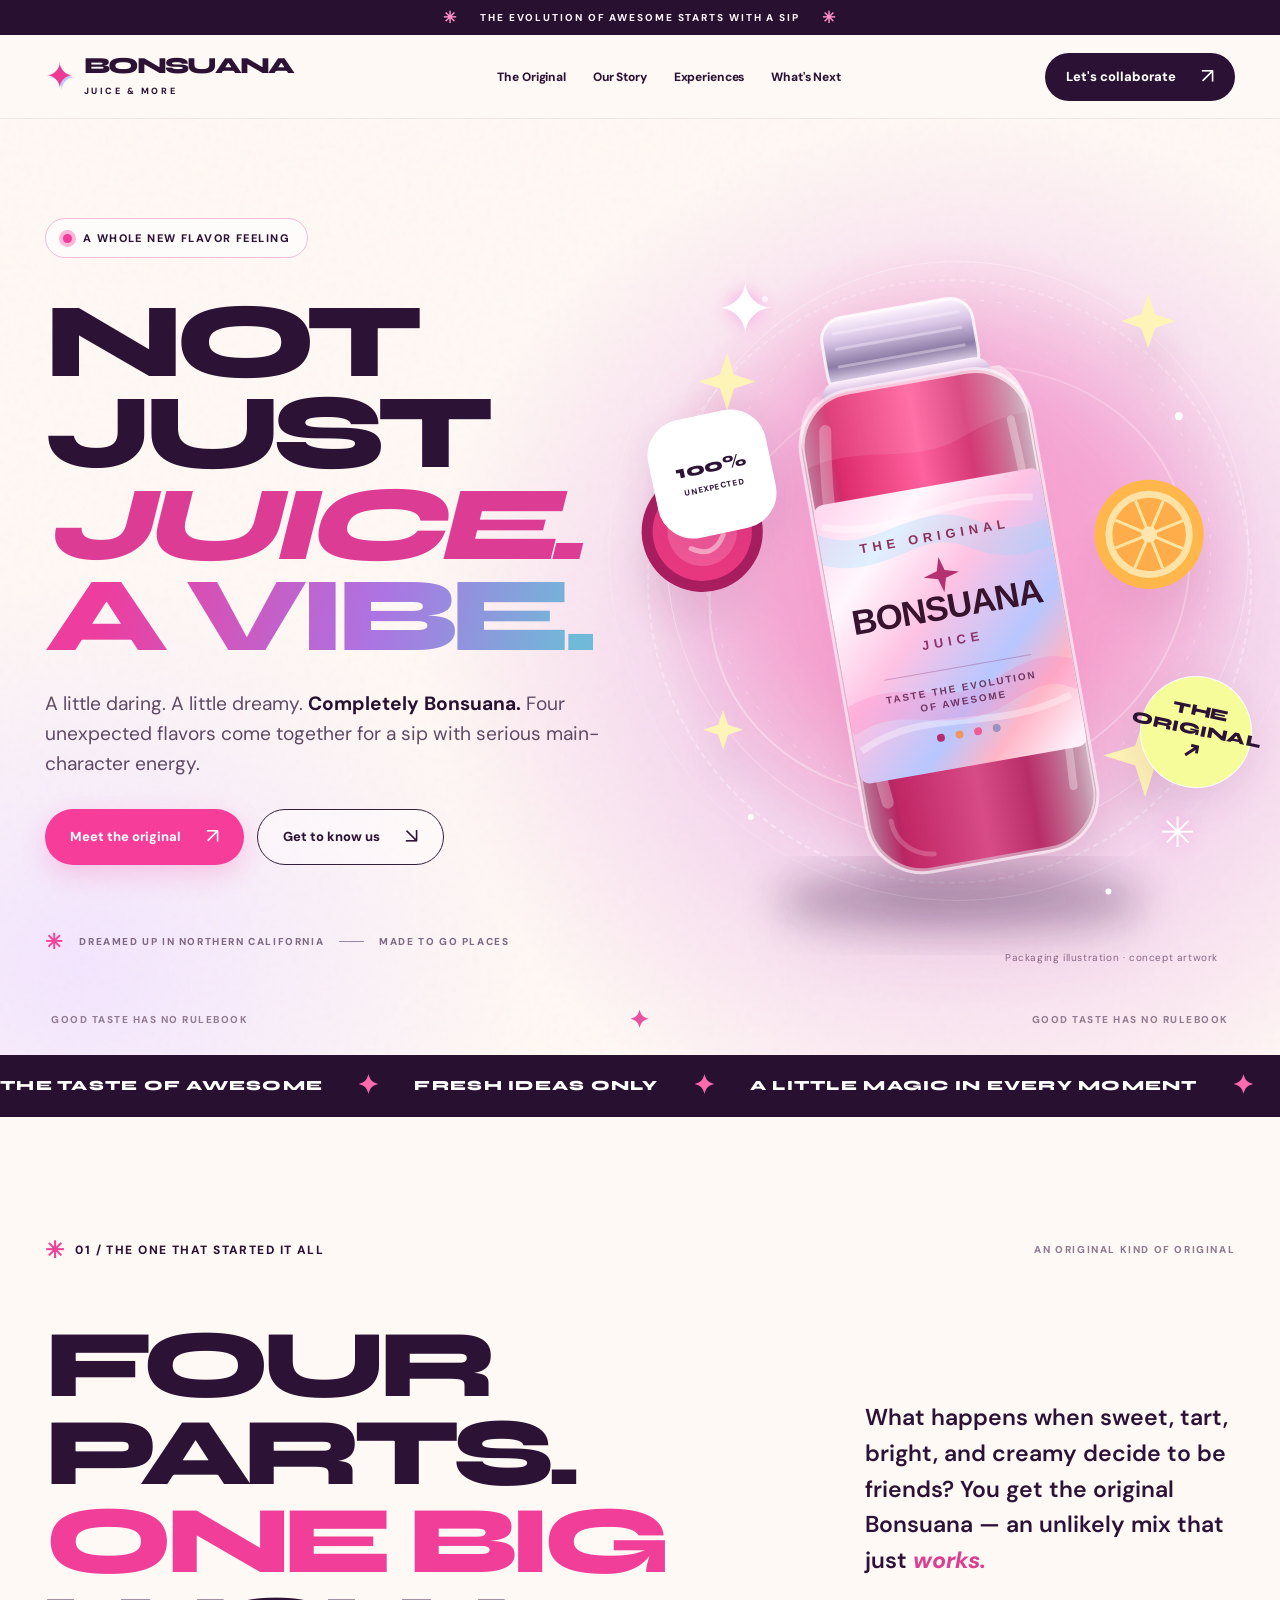
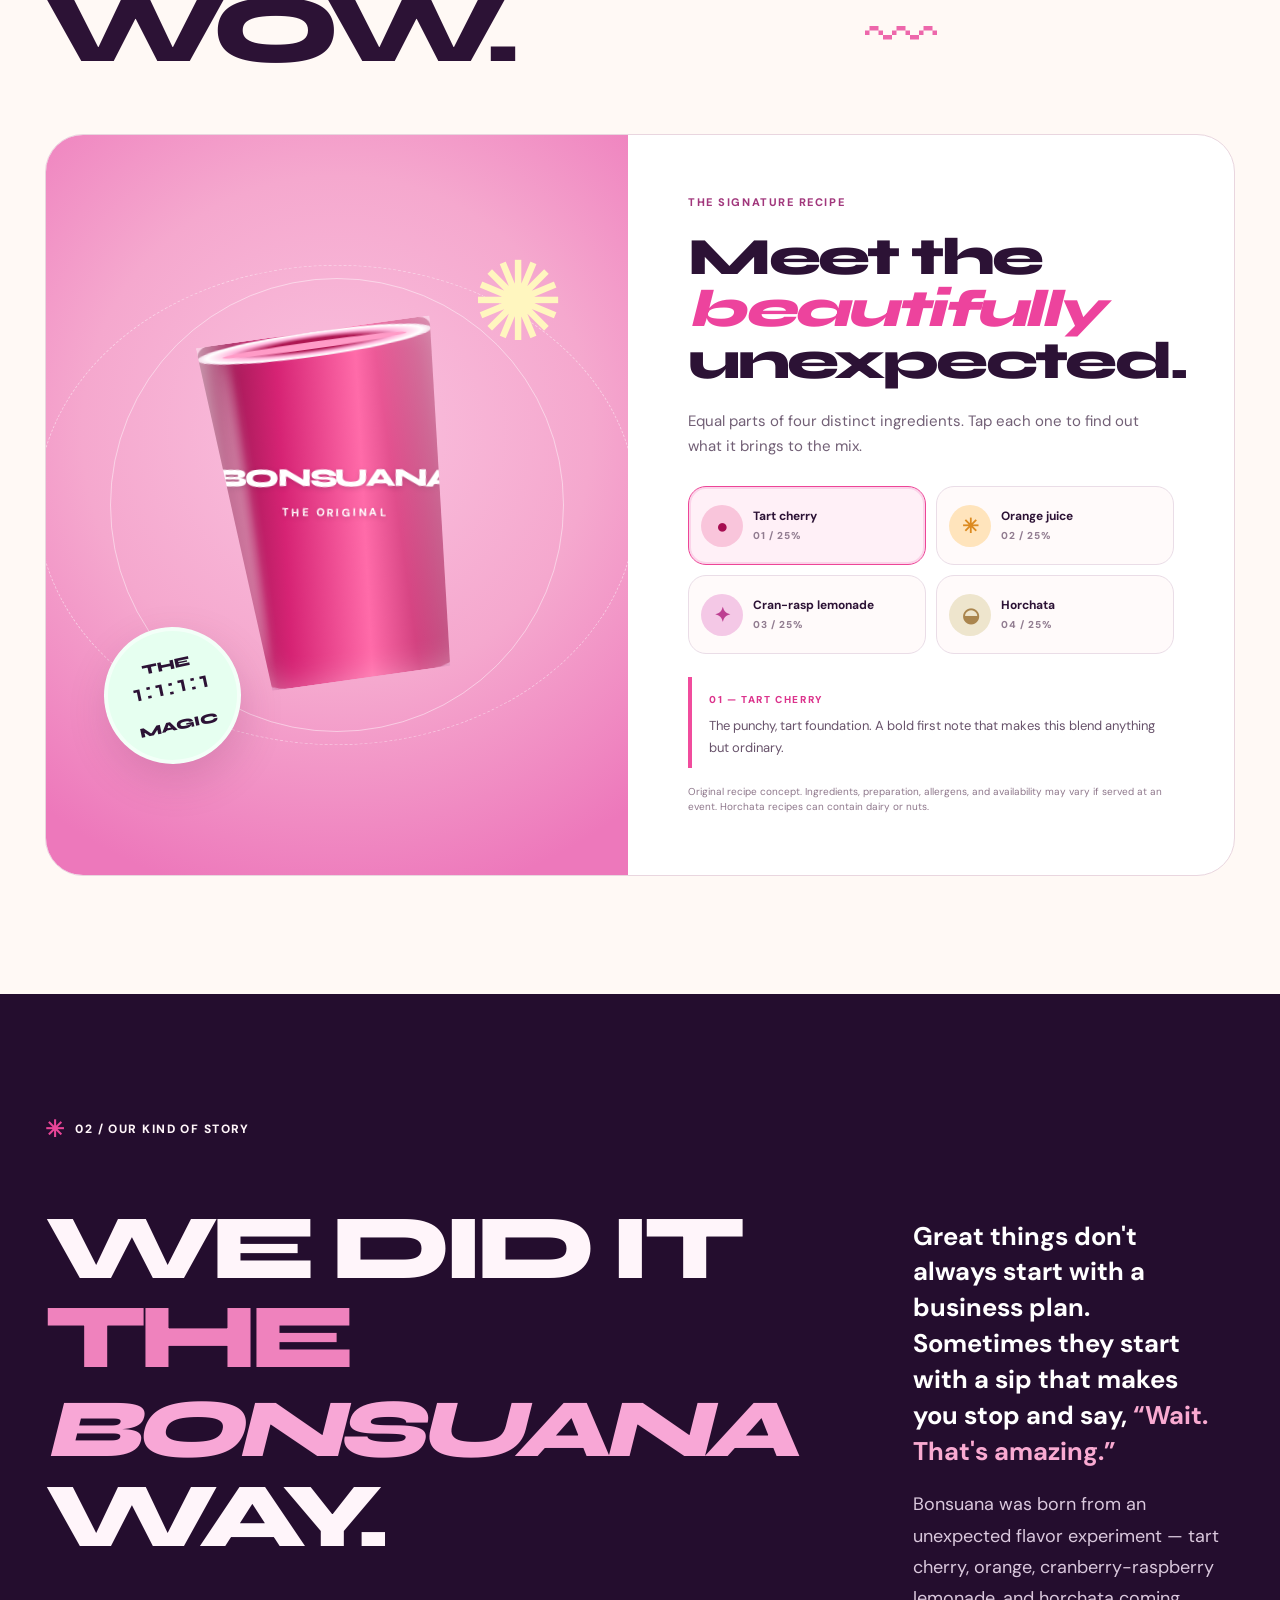
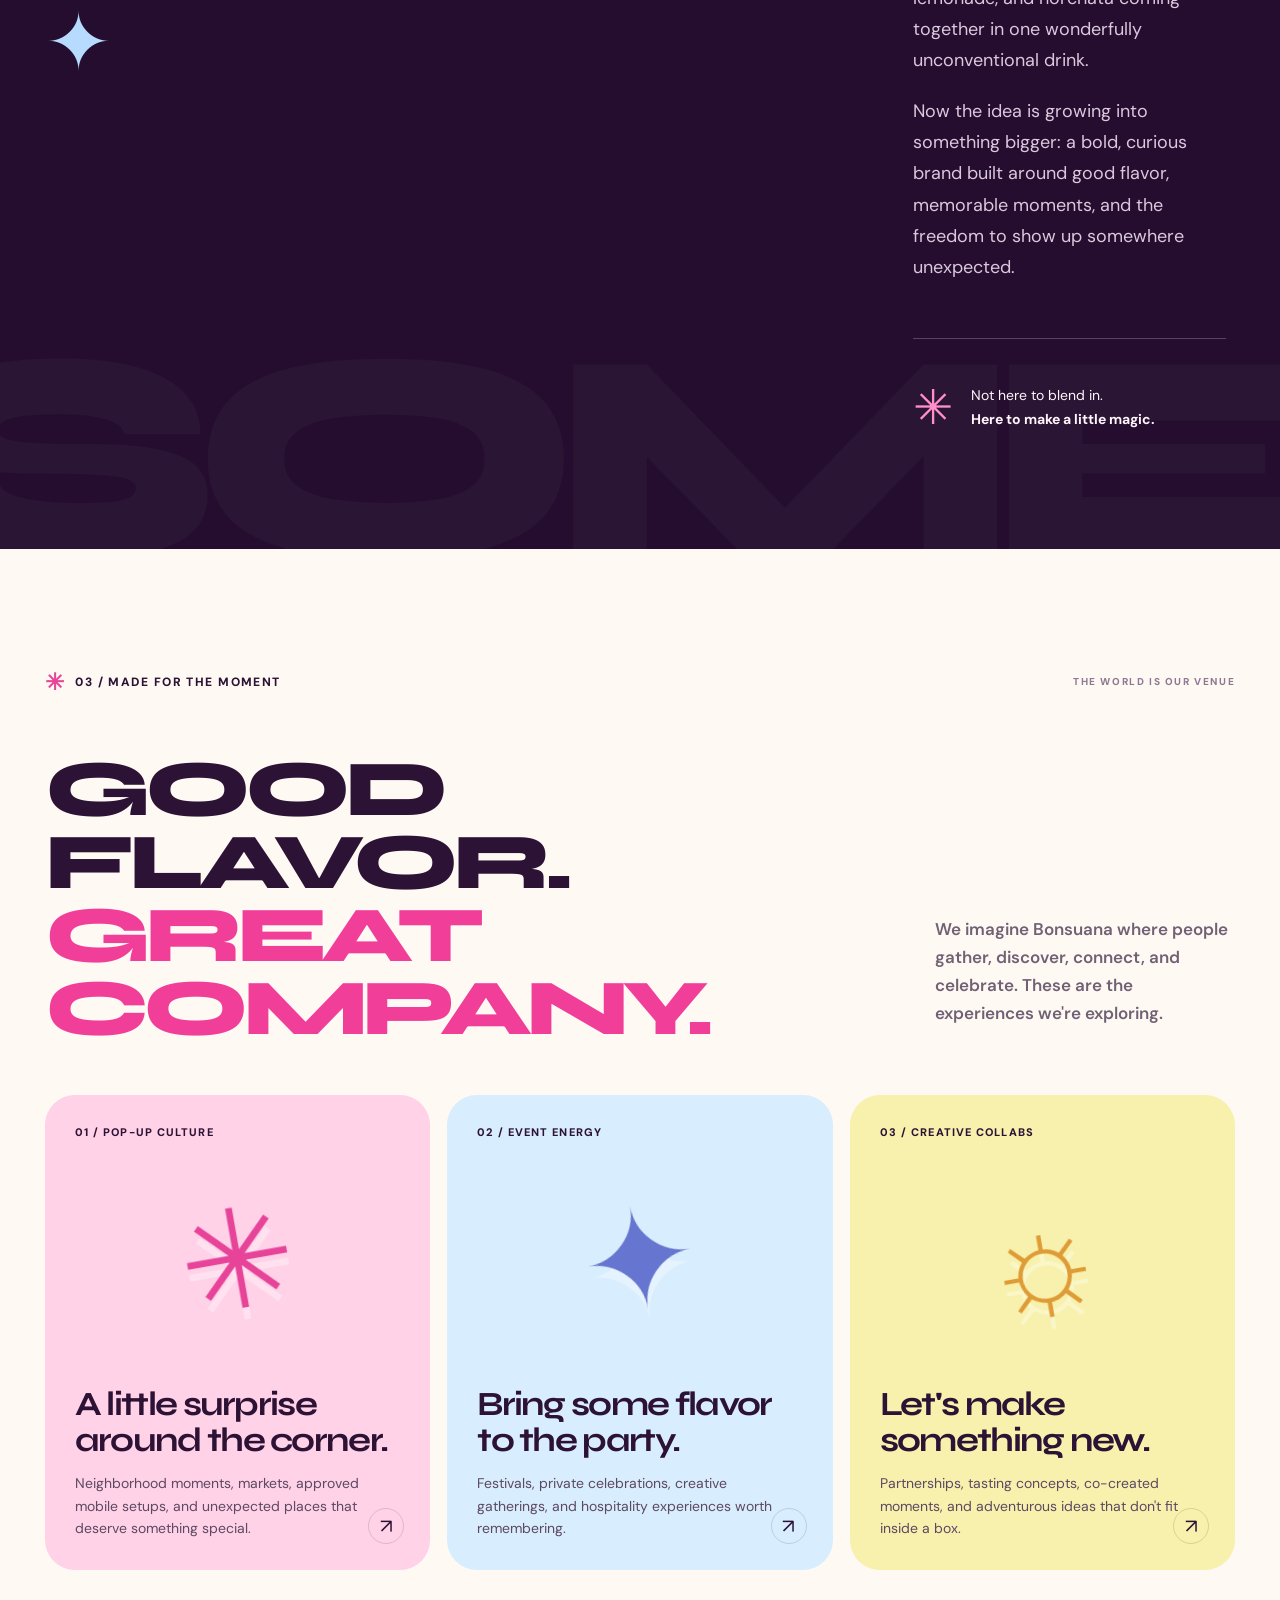
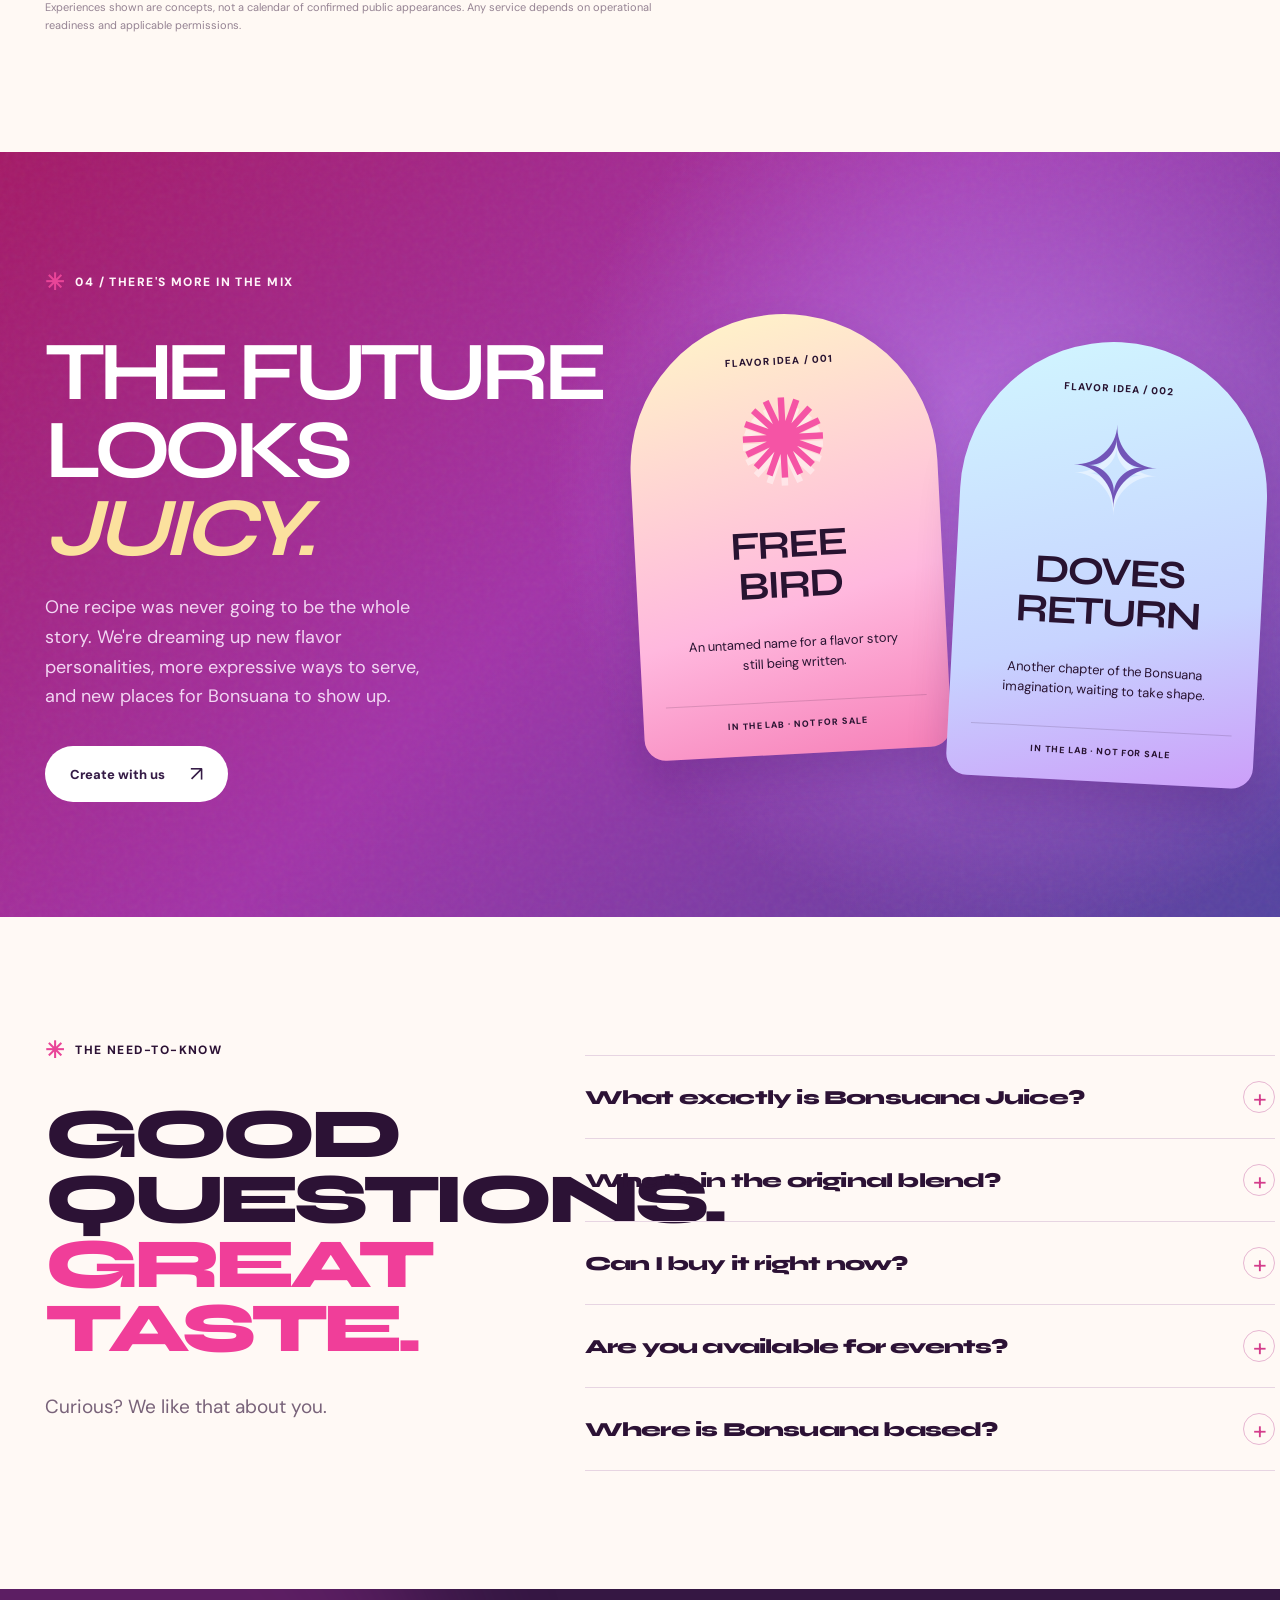
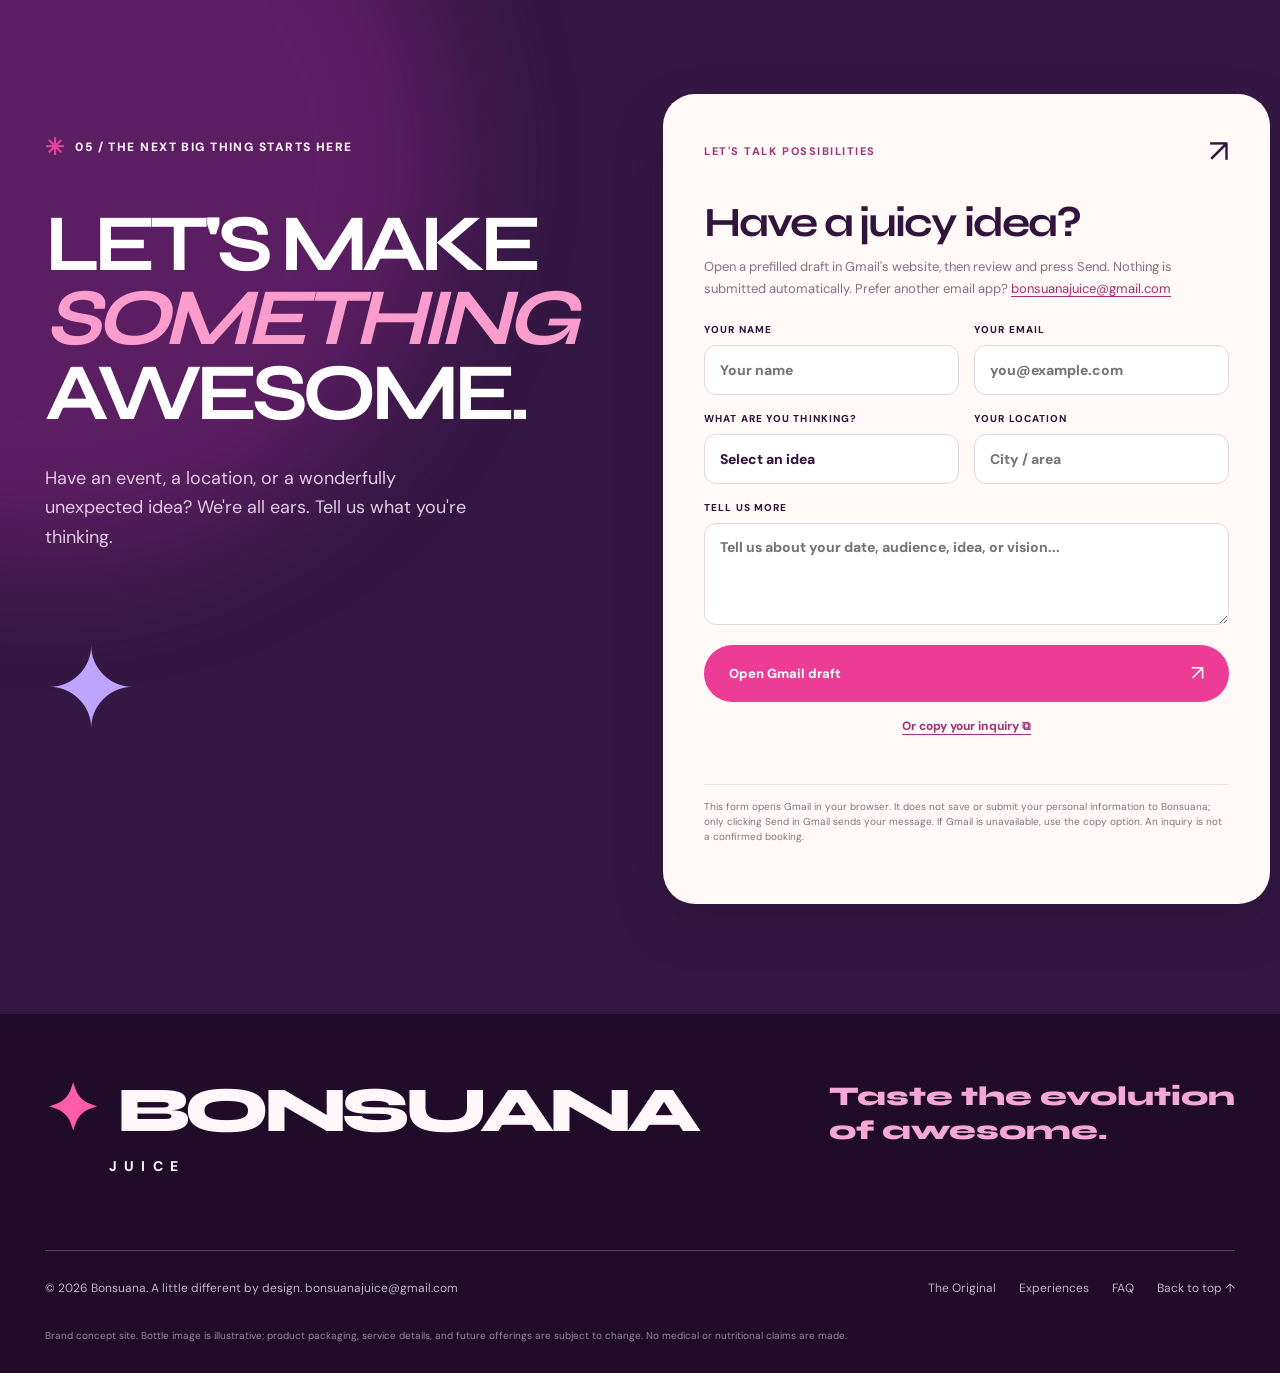
==== commit 847f18a8: "Clarify browser-based Gmail inquiry flow and manual send requirement" ====
--- a/index.html
+++ b/index.html
@@ -158,16 +158,16 @@
         <div class="contact-panel">
           <div class="panel-top"><span class="small-label">LET'S TALK POSSIBILITIES</span><span aria-hidden="true">↗</span></div>
           <h3>Have a juicy idea?</h3>
-          <p>Prepare an inquiry to open in your email app. Nothing is submitted automatically. Prefer to email us directly? <a href="mailto:bonsuanajuice@gmail.com">bonsuanajuice@gmail.com</a></p>
+          <p>Open a prefilled draft in Gmail's website, then review and press Send. Nothing is submitted automatically. Prefer another email app? <a href="mailto:bonsuanajuice@gmail.com">bonsuanajuice@gmail.com</a></p>
           <form id="inquiry-form">
             <div class="field-row"><label>YOUR NAME<input type="text" id="contact-name" name="name" autocomplete="name" maxlength="100" placeholder="Your name" required></label><label>YOUR EMAIL<input type="email" id="contact-email" name="email" autocomplete="email" maxlength="150" placeholder="you@example.com" required></label></div>
             <div class="field-row"><label>WHAT ARE YOU THINKING?<select id="contact-type" name="type" required><option value="">Select an idea</option><option>Event or private gathering</option><option>Pop-up or vending location</option><option>Brand collaboration</option><option>Wholesale or distribution</option><option>Something else entirely</option></select></label><label>YOUR LOCATION<input type="text" id="contact-location" name="location" maxlength="140" placeholder="City / area" required></label></div>
             <label>TELL US MORE<textarea id="contact-message" name="message" maxlength="2000" rows="4" placeholder="Tell us about your date, audience, idea, or vision..." required></textarea></label>
-            <button class="button button-form" type="submit">Prepare email inquiry <span aria-hidden="true">↗</span></button>
+            <button class="button button-form" type="submit">Open Gmail draft <span aria-hidden="true">↗</span></button>
             <button class="copy-inquiry" id="copy-inquiry" type="button">Or copy your inquiry <span aria-hidden="true">⧉</span></button>
             <p class="form-status" id="form-status" role="status" aria-live="polite"></p>
           </form>
-          <p class="contact-disclaimer">This form uses your email app, not an online submissions database. Please review and send the resulting email; an inquiry is not a confirmed booking.</p>
+          <p class="contact-disclaimer">This form opens Gmail in your browser. It does not save or submit your personal information to Bonsuana; only clicking Send in Gmail sends your message. If Gmail is unavailable, use the copy option. An inquiry is not a confirmed booking.</p>
         </div>
       </div>
     </section>
--- a/styles.css
+++ b/styles.css
@@ -8,7 +8,7 @@
 .experience-section{background:#fff9f4}.experience-header{display:flex;align-items:end;justify-content:space-between;gap:60px;margin-bottom:50px}.experience-header h2{font-size:clamp(60px,6.2vw,99px)}.experience-header p{max-width:300px;color:#706174;font-size:17px;font-weight:600}.experience-cards{display:grid;grid-template-columns:repeat(3,1fr);gap:17px}.experience-card{min-height:475px;border-radius:30px;padding:30px;display:flex;flex-direction:column;justify-content:space-between;position:relative;overflow:hidden;transition:transform .3s}.experience-card:hover{transform:translateY(-7px)}.experience-card-pink{background:#ffd2e7}.experience-card-blue{background:#d8edfd}.experience-card-yellow{background:#f7f1ad}.card-index{font-size:11px;font-weight:800;letter-spacing:.1em}.card-big-icon{text-align:center;font-size:138px;line-height:1.1;color:#e64399;filter:drop-shadow(0 12px 0 #ffffff55);transform:rotate(-10deg);transition:transform .4s}.experience-card:hover .card-big-icon{transform:rotate(8deg) scale(1.06)}.experience-card-blue .card-big-icon{color:#6675cf}.experience-card-yellow .card-big-icon{color:#df9c36}.experience-card h3{font-size:clamp(26px,2.65vw,43px);line-height:1.07;margin:0 0 14px}.experience-card p{max-width:310px;font-size:14px;line-height:1.6;margin:0;color:#5c4962}.card-arrow{position:absolute;right:26px;bottom:26px;border:1px solid #0002;width:36px;height:36px;border-radius:50%;display:grid;place-content:center;font-size:20px}.experience-note{font-size:11px;color:#958393;max-width:640px;margin:28px 0 0}
 .future-section{overflow:hidden;background:radial-gradient(circle at 79% 42%,#b56cdd 0%,transparent 42%),linear-gradient(135deg,#a41966,#a233a8 48%,#5343a0);color:#fff;padding:115px 0}.future-noise{opacity:.2}.future-grid{display:grid;grid-template-columns:47% 53%;align-items:center;position:relative;z-index:2;gap:30px}.future-copy h2{font-size:clamp(65px,6.5vw,105px);line-height:.94;margin:36px 0 26px}.future-copy h2 em{color:#fbe19e}.future-copy p{max-width:405px;font-size:18px;color:#f2d6f3;margin-bottom:34px}.button-white{background:#fff;color:#351b46}.button-white:hover{background:#fff5c3}.future-cards{display:grid;grid-template-columns:1fr 1fr;gap:16px;align-items:center;padding:42px 0}.future-card{display:flex;flex-direction:column;justify-content:space-between;padding:28px 23px 24px;min-height:440px;border-radius:180px 180px 25px 25px;color:#281331;position:relative;box-shadow:0 20px 40px #370e5b33;transition:transform .3s}.future-card:hover{transform:translateY(-8px) rotate(-1deg)}.future-one{background:linear-gradient(165deg,#fff7c7,#ffb8de 64%,#f680b8);transform:rotate(-3deg)}.future-two{background:linear-gradient(165deg,#d1f7ff,#c7d3ff 64%,#cc9ef9);transform:rotate(3deg) translateY(28px)}.future-mini{font-size:10px;font-weight:800;letter-spacing:.11em;text-align:center;margin-top:12px}.future-symbol{font-size:110px;line-height:1;text-align:center;color:#f554a5;text-shadow:0 8px 0 #fff7}.future-two .future-symbol{color:#7255b8}.future-card h3{font-size:clamp(33px,3.1vw,50px);line-height:1;margin:10px 0 0;text-align:center}.future-card p{font-size:13px;line-height:1.5;text-align:center;margin:10px auto;max-width:220px}.future-status{text-align:center;font-size:9px;letter-spacing:.1em;font-weight:800;border-top:1px solid #35183a2a;padding-top:16px}
 .faq-grid{display:grid;grid-template-columns:42% 58%;gap:40px}.faq-grid h2{font-size:clamp(53px,5.5vw,86px);margin-top:37px}.faq-aside{font-size:19px;color:#786279;margin-top:30px}.faq-list{padding-top:20px}.faq-list details{border-bottom:1px solid #e7d5e2}.faq-list details:first-child{border-top:1px solid #e7d5e2}.faq-list summary{display:flex;align-items:center;justify-content:space-between;gap:25px;list-style:none;cursor:pointer;padding:25px 0;font-family:var(--heading);font-size:20px;font-weight:800;letter-spacing:-.04em}.faq-list summary::-webkit-details-marker{display:none}.faq-list summary span{flex:0 0 32px;width:32px;height:32px;border:1px solid #e7b7d2;border-radius:50%;display:grid;place-items:center;font:400 25px var(--body);color:#d43d8c;transition:transform .2s}.faq-list details[open] summary span{transform:rotate(45deg)}.faq-list details p{max-width:610px;margin:-4px 45px 25px 0;font-size:15px;color:#746179}
-.contact-section{overflow:hidden;background:#351743;color:#fff;padding:105px 0 110px}.contact-section:before{content:"";position:absolute;width:800px;height:800px;left:-350px;top:-230px;border-radius:50%;background:#9f2c9861;filter:blur(60px)}.contact-grid{display:grid;grid-template-columns:49% 51%;gap:35px;position:relative;z-index:2}.contact-copy{padding:38px 30px 0 0}.contact-copy h2{font-size:clamp(57px,6.3vw,101px);line-height:.92;margin:45px 0 34px}.contact-copy h2 em{color:#fa9ccc}.contact-copy p{font-size:18px;line-height:1.65;max-width:440px;color:#e2cde3}.contact-decoration{font-size:110px;color:#bca4ff;margin-top:65px}.contact-panel{background:#fffaf8;color:#32133b;border-radius:32px;padding:36px clamp(24px,3.2vw,55px);box-shadow:0 20px 50px #15051a36}.panel-top{display:flex;justify-content:space-between;align-items:center}.panel-top>span:last-child{font-size:32px}.contact-panel h3{font-size:clamp(34px,3.25vw,51px);margin:26px 0 9px}.contact-panel>p{color:#847184;font-size:13px;margin-bottom:24px}.contact-panel form label{display:block;font-size:10px;font-weight:800;letter-spacing:.11em}.field-row{display:grid;grid-template-columns:1fr 1fr;gap:15px;margin-bottom:17px}.contact-panel input,.contact-panel select,.contact-panel textarea{display:block;width:100%;padding:14px 15px;margin-top:9px;border:1px solid #e2d6e0;border-radius:12px;background:#fff;color:#32133b;outline-offset:0;font-size:14px;min-height:50px;appearance:none}.contact-panel textarea{min-height:95px;resize:vertical}.contact-panel input:focus,.contact-panel select:focus,.contact-panel textarea:focus{border-color:#e44c9e;box-shadow:0 0 0 3px #f6cde6}.button-form{background:#ec3c96;color:#fff;width:100%;margin-top:20px;min-height:57px}.button-form:hover{background:#d52983}.copy-inquiry{display:block;margin:15px auto 0;background:none;border:0;color:#a4337b;font-weight:800;font-size:12px;text-decoration:underline;text-underline-offset:4px}.form-status{font-size:12px;line-height:1.5;text-align:center;min-height:18px;margin:13px 0 0;color:#70335e}.contact-disclaimer{border-top:1px solid #ecdfe8;padding-top:14px;margin-top:18px;font-size:10px!important;line-height:1.5}
+.contact-section{overflow:hidden;background:#351743;color:#fff;padding:105px 0 110px}.contact-section:before{content:"";position:absolute;width:800px;height:800px;left:-350px;top:-230px;border-radius:50%;background:#9f2c9861;filter:blur(60px)}.contact-grid{display:grid;grid-template-columns:49% 51%;gap:35px;position:relative;z-index:2}.contact-copy{padding:38px 30px 0 0}.contact-copy h2{font-size:clamp(57px,6.3vw,101px);line-height:.92;margin:45px 0 34px}.contact-copy h2 em{color:#fa9ccc}.contact-copy p{font-size:18px;line-height:1.65;max-width:440px;color:#e2cde3}.contact-decoration{font-size:110px;color:#bca4ff;margin-top:65px}.contact-panel{background:#fffaf8;color:#32133b;border-radius:32px;padding:36px clamp(24px,3.2vw,55px);box-shadow:0 20px 50px #15051a36}.panel-top{display:flex;justify-content:space-between;align-items:center}.panel-top>span:last-child{font-size:32px}.contact-panel h3{font-size:clamp(34px,3.25vw,51px);margin:26px 0 9px}.contact-panel>p{color:#847184;font-size:13px;margin-bottom:24px}.contact-panel a{color:#ac2a74;text-decoration:underline;text-decoration-thickness:1px;text-underline-offset:3px}.contact-panel a:hover{color:#ed3b93}.contact-panel form label{display:block;font-size:10px;font-weight:800;letter-spacing:.11em}.field-row{display:grid;grid-template-columns:1fr 1fr;gap:15px;margin-bottom:17px}.contact-panel input,.contact-panel select,.contact-panel textarea{display:block;width:100%;padding:14px 15px;margin-top:9px;border:1px solid #e2d6e0;border-radius:12px;background:#fff;color:#32133b;outline-offset:0;font-size:14px;min-height:50px;appearance:none}.contact-panel textarea{min-height:95px;resize:vertical}.contact-panel input:focus,.contact-panel select:focus,.contact-panel textarea:focus{border-color:#e44c9e;box-shadow:0 0 0 3px #f6cde6}.button-form{background:#ec3c96;color:#fff;width:100%;margin-top:20px;min-height:57px}.button-form:hover{background:#d52983}.copy-inquiry{display:block;margin:15px auto 0;background:none;border:0;color:#a4337b;font-weight:800;font-size:12px;text-decoration:underline;text-underline-offset:4px}.form-status{font-size:12px;line-height:1.5;text-align:center;min-height:18px;margin:13px 0 0;color:#70335e}.contact-disclaimer{border-top:1px solid #ecdfe8;padding-top:14px;margin-top:18px;font-size:10px!important;line-height:1.5}
 .footer{background:#200b29;color:#fff7fa;padding:65px 0 28px}.footer-top{display:flex;justify-content:space-between;align-items:center;gap:30px;padding-bottom:75px}.footer-brand{font:800 clamp(37px,5vw,70px) var(--heading);letter-spacing:-.08em;line-height:1}.footer-brand span{color:#ff5cab;margin-right:8px}.footer-brand small{display:block;font:800 14px var(--body);letter-spacing:.52em;margin-left:64px;margin-top:14px}.footer-top p{font:800 27px/1.25 var(--heading);color:#f5a8d3}.footer-bottom{border-top:1px solid #ffffff38;display:flex;justify-content:space-between;gap:25px;align-items:center;padding-top:29px;font-size:12px;color:#c5afc9}.footer-links{display:flex;gap:23px;flex-wrap:wrap}.footer-links a:hover{color:#ff90ca}.footer-legal{margin:32px 0 0;color:#99829e;font-size:10px}
 @keyframes float{0%,100%{transform:translateY(0) rotate(-1deg)}50%{transform:translateY(-17px) rotate(1deg)}}@keyframes twinkle{0%,100%{transform:scale(.85);opacity:.62}50%{transform:scale(1.13);opacity:1}}@keyframes marquee{from{transform:translateX(0)}to{transform:translateX(-48%)}}
 @media(max-width:1100px){.container{width:min(100% - 6vw,1320px)}.nav-links{gap:17px}.nav-links a{font-size:11px}.hero-inner{grid-template-columns:53% 47%;min-height:680px}.hero h1{font-size:clamp(70px,8vw,109px)}.hero-art{min-height:570px}.tag-left{left:-5%}.tag-right{right:-4%}.formula-info{padding:35px}.story-right{padding-top:90px}.future-card{min-height:390px}}
